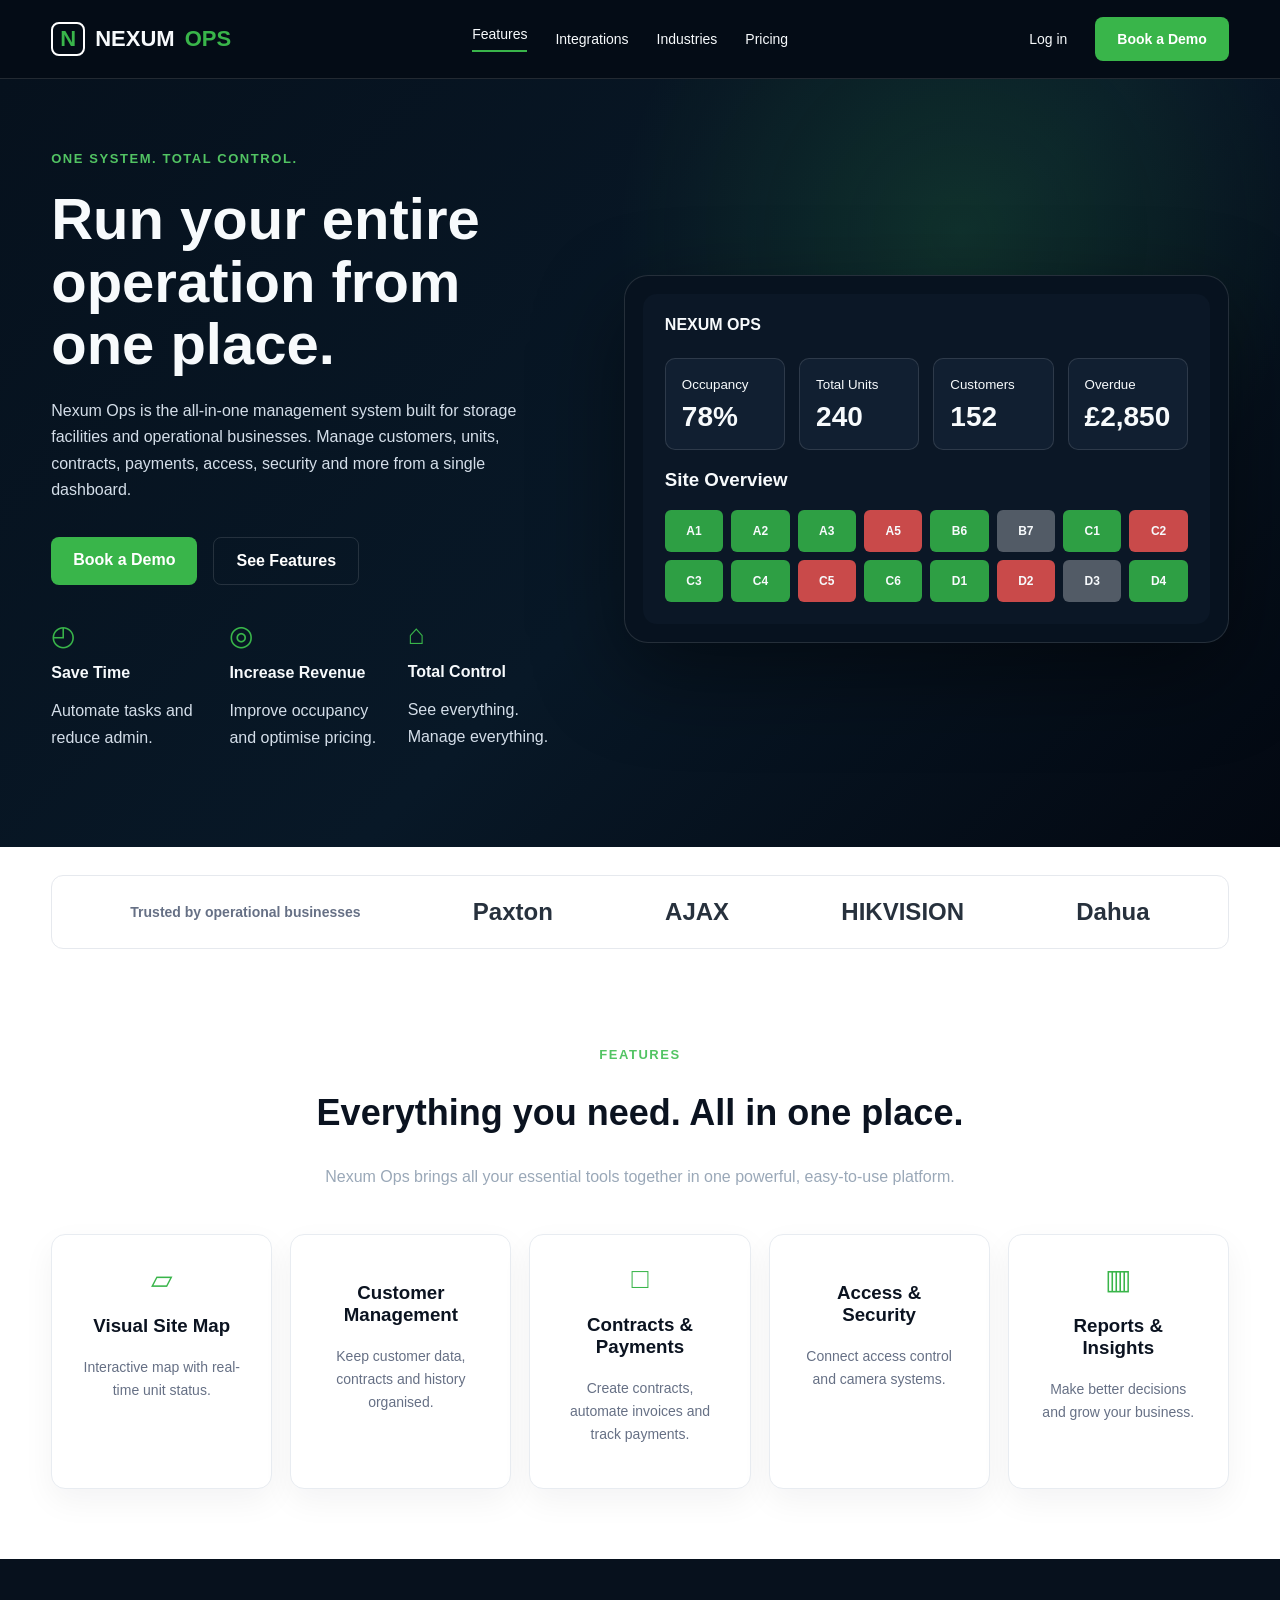
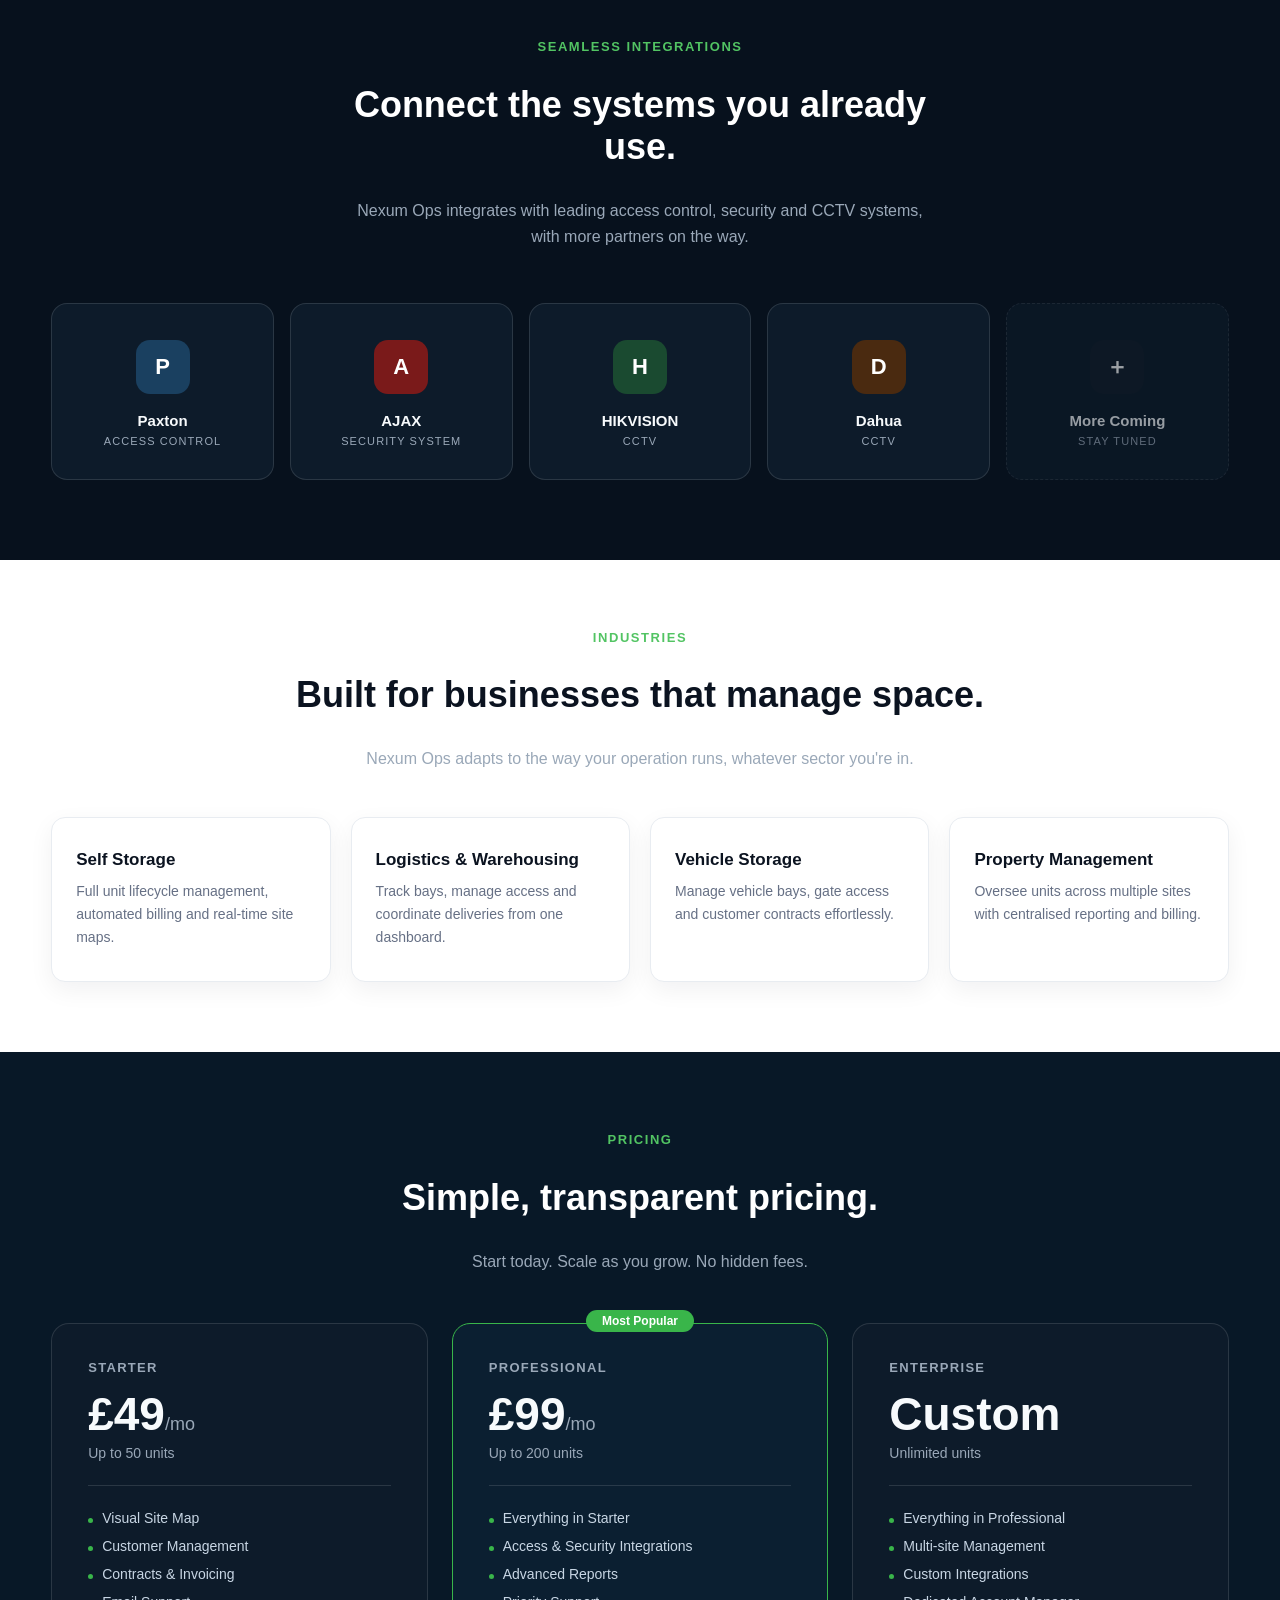
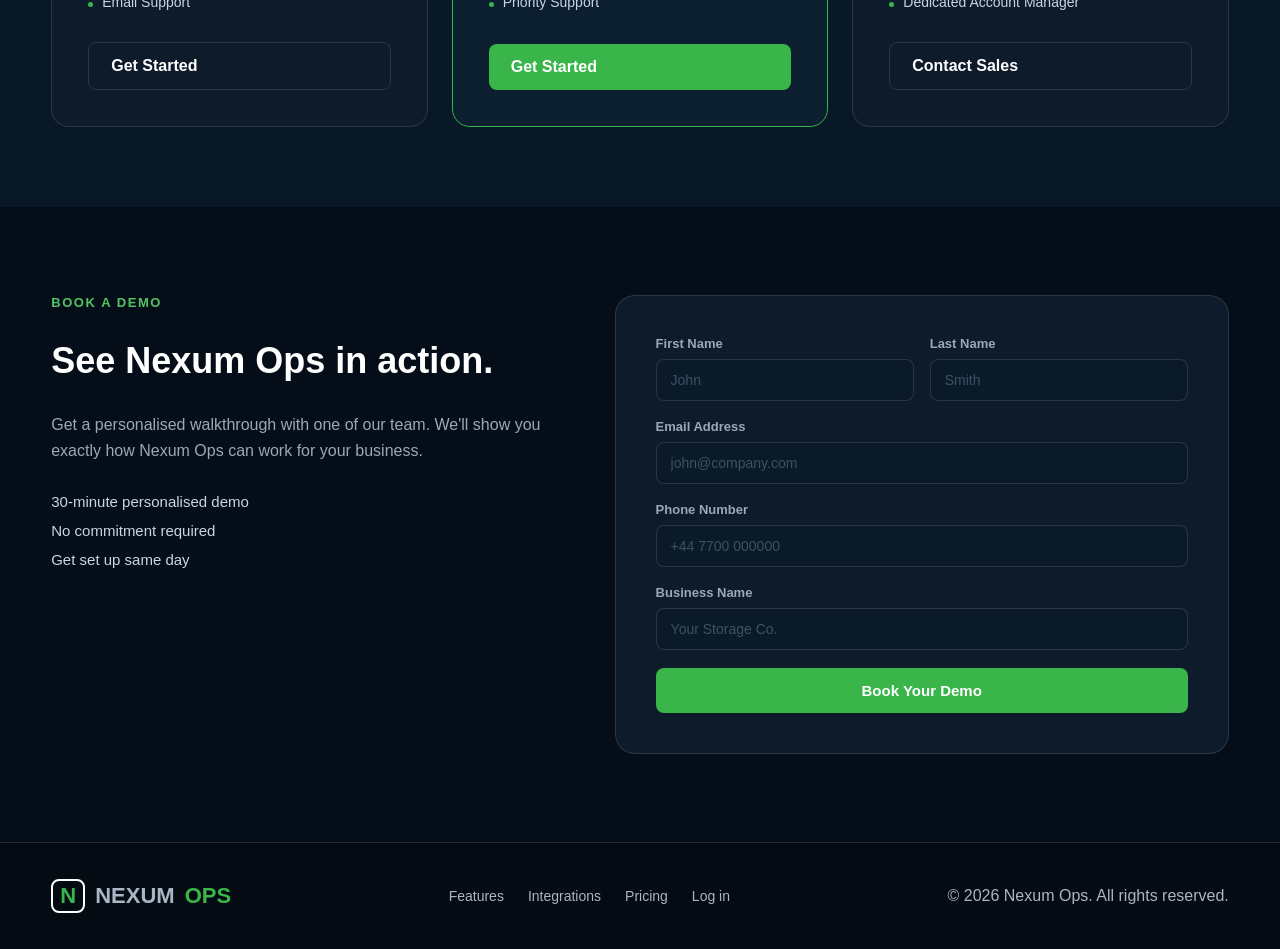
==== index.html @ 3beef0e2 "first commit" ====
<!DOCTYPE html><html><head><meta charset="UTF-8"><meta name="viewport" content="width=device-width, initial-scale=1"><title>Nexum Ops</title><link rel="stylesheet" href="style.css"></head><body>
<header class="nav"><div class="container nav-inner"><a class="logo" href="index.html"><div class="logo-mark">N</div>NEXUM <span>OPS</span></a><nav class="nav-links"><a class="active" href="#features">Features</a><a href="#integrations">Integrations</a><a href="#industries">Industries</a><a href="#pricing">Pricing</a></nav><div class="nav-links"><a href="login.html">Log in</a><a class="btn" href="#demo">Book a Demo</a></div></div></header>
<section class="hero"><div class="container hero-grid"><div><div class="eyebrow">One system. Total control.</div><h1>Run your entire operation from one place.</h1><p>Nexum Ops is the all-in-one management system built for storage facilities and operational businesses. Manage customers, units, contracts, payments, access, security and more from a single dashboard.</p><div class="hero-actions"><a class="btn" href="#demo">Book a Demo</a><a class="btn secondary" href="#features">See Features</a></div><div class="benefits"><div><div class="icon">◴</div><strong>Save Time</strong><p>Automate tasks and reduce admin.</p></div><div><div class="icon">◎</div><strong>Increase Revenue</strong><p>Improve occupancy and optimise pricing.</p></div><div><div class="icon">⌂</div><strong>Total Control</strong><p>See everything. Manage everything.</p></div></div></div><div class="mockup"><div class="screen"><b>NEXUM OPS</b><div class="dash-grid" style="margin-top:24px"><div class="stat"><small>Occupancy</small><b>78%</b></div><div class="stat"><small>Total Units</small><b>240</b></div><div class="stat"><small>Customers</small><b>152</b></div><div class="stat"><small>Overdue</small><b>£2,850</b></div></div><h3>Site Overview</h3><div class="map-grid"><div class="unit green">A1</div><div class="unit green">A2</div><div class="unit green">A3</div><div class="unit red">A5</div><div class="unit green">B6</div><div class="unit grey">B7</div><div class="unit green">C1</div><div class="unit red">C2</div><div class="unit green">C3</div><div class="unit green">C4</div><div class="unit red">C5</div><div class="unit green">C6</div><div class="unit green">D1</div><div class="unit red">D2</div><div class="unit grey">D3</div><div class="unit green">D4</div></div></div></div></div></section>
<section class="trust"><div class="container trust-box"><small>Trusted by operational businesses</small><span>Paxton</span><span>AJAX</span><span>HIKVISION</span><span>Dahua</span></div></section>
<section class="white-section" id="features"><div class="container center"><div class="eyebrow">Features</div><h2>Everything you need. All in one place.</h2><p>Nexum Ops brings all your essential tools together in one powerful, easy-to-use platform.</p><div class="cards"><div class="card"><div class="icon">▱</div><h3>Visual Site Map</h3><p>Interactive map with real-time unit status.</p></div><div class="card"><h3>Customer Management</h3><p>Keep customer data, contracts and history organised.</p></div><div class="card"><div class="icon">□</div><h3>Contracts & Payments</h3><p>Create contracts, automate invoices and track payments.</p></div><div class="card"><h3>Access & Security</h3><p>Connect access control and camera systems.</p></div><div class="card"><div class="icon">▥</div><h3>Reports & Insights</h3><p>Make better decisions and grow your business.</p></div></div></div></section>
<section class="dark-band" id="integrations"><div class="container"><div class="integrations-header"><div class="eyebrow">Seamless Integrations</div><h2 style="color:white">Connect the systems you already use.</h2><p>Nexum Ops integrates with leading access control, security and CCTV systems, with more partners on the way.</p></div><div class="integration-cards"><div class="integration-card"><div class="int-icon" style="background:#1a4060">P</div><div class="int-name">Paxton</div><div class="int-cat">Access Control</div></div><div class="integration-card"><div class="int-icon" style="background:#7a1a1a">A</div><div class="int-name">AJAX</div><div class="int-cat">Security System</div></div><div class="integration-card"><div class="int-icon" style="background:#1a4a30">H</div><div class="int-name">HIKVISION</div><div class="int-cat">CCTV</div></div><div class="integration-card"><div class="int-icon" style="background:#4a2a10">D</div><div class="int-name">Dahua</div><div class="int-cat">CCTV</div></div><div class="integration-card integration-more"><div class="int-icon" style="background:#111e2b">＋</div><div class="int-name">More Coming</div><div class="int-cat">Stay Tuned</div></div></div></div></section><section class="white-section" id="industries"><div class="container center"><div class="eyebrow">Industries</div><h2>Built for businesses that manage space.</h2><p>Nexum Ops adapts to the way your operation runs, whatever sector you're in.</p><div class="industry-grid"><div class="industry-card"><h3>Self Storage</h3><p>Full unit lifecycle management, automated billing and real-time site maps.</p></div><div class="industry-card"><h3>Logistics &amp; Warehousing</h3><p>Track bays, manage access and coordinate deliveries from one dashboard.</p></div><div class="industry-card"><h3>Vehicle Storage</h3><p>Manage vehicle bays, gate access and customer contracts effortlessly.</p></div><div class="industry-card"><h3>Property Management</h3><p>Oversee units across multiple sites with centralised reporting and billing.</p></div></div></div></section><section class="pricing-section" id="pricing"><div class="container center"><div class="eyebrow">Pricing</div><h2 style="color:white">Simple, transparent pricing.</h2><p>Start today. Scale as you grow. No hidden fees.</p><div class="pricing-grid"><div class="pricing-card"><div class="plan-name">Starter</div><div class="price">£49<span>/mo</span></div><div class="plan-desc">Up to 50 units</div><ul class="plan-features"><li>Visual Site Map</li><li>Customer Management</li><li>Contracts &amp; Invoicing</li><li>Email Support</li></ul><a class="btn secondary" href="#demo">Get Started</a></div><div class="pricing-card featured"><div class="badge">Most Popular</div><div class="plan-name">Professional</div><div class="price">£99<span>/mo</span></div><div class="plan-desc">Up to 200 units</div><ul class="plan-features"><li>Everything in Starter</li><li>Access &amp; Security Integrations</li><li>Advanced Reports</li><li>Priority Support</li></ul><a class="btn" href="#demo">Get Started</a></div><div class="pricing-card"><div class="plan-name">Enterprise</div><div class="price">Custom</div><div class="plan-desc">Unlimited units</div><ul class="plan-features"><li>Everything in Professional</li><li>Multi-site Management</li><li>Custom Integrations</li><li>Dedicated Account Manager</li></ul><a class="btn secondary" href="#demo">Contact Sales</a></div></div></div></section><section class="demo-section" id="demo"><div class="container"><div class="demo-grid"><div><div class="eyebrow">Book a Demo</div><h2 style="color:white">See Nexum Ops in action.</h2><p>Get a personalised walkthrough with one of our team. We'll show you exactly how Nexum Ops can work for your business.</p><div class="demo-benefits"><div>30-minute personalised demo</div><div>No commitment required</div><div>Get set up same day</div></div></div><form class="demo-form" onsubmit="return false;"><div class="form-row"><div class="form-group"><label>First Name</label><input type="text" placeholder="John"></div><div class="form-group"><label>Last Name</label><input type="text" placeholder="Smith"></div></div><div class="form-group"><label>Email Address</label><input type="email" placeholder="john@company.com"></div><div class="form-group"><label>Phone Number</label><input type="tel" placeholder="+44 7700 000000"></div><div class="form-group"><label>Business Name</label><input type="text" placeholder="Your Storage Co."></div><button class="btn" type="submit" style="width:100%;justify-content:center;border:none;cursor:pointer;font-size:15px">Book Your Demo</button></form></div></div></section><footer class="footer"><div class="container footer-inner"><a class="logo" href="index.html"><div class="logo-mark">N</div>NEXUM <span>OPS</span></a><div class="footer-links"><a href="#features">Features</a><a href="#integrations">Integrations</a><a href="#pricing">Pricing</a><a href="login.html">Log in</a></div><div>© 2026 Nexum Ops. All rights reserved.</div></div></footer></body></html>
---- style.css ----
:root {
  --bg: #06111d;
  --bg2: #081827;
  --panel: #0d1b2a;
  --text: #f7fafc;
  --muted: #9aa8b8;
  --green: #39b54a;
  --line: rgba(255,255,255,.12);
}

* { box-sizing: border-box; }

body {
  margin: 0;
  font-family: Inter, Arial, sans-serif;
  background: var(--bg);
  color: var(--text);
}

a {
  color: inherit;
  text-decoration: none;
}

.container {
  width: min(1180px, 92%);
  margin: 0 auto;
}

.nav {
  background: rgba(5,12,22,.94);
  border-bottom: 1px solid var(--line);
}

.nav-inner {
  height: 78px;
  display: flex;
  align-items: center;
  justify-content: space-between;
}

.logo {
  font-weight: 800;
  font-size: 22px;
  display: flex;
  gap: 10px;
  align-items: center;
}

.logo span { color: var(--green); }

.logo-mark {
  width: 34px;
  height: 34px;
  border: 2px solid white;
  border-radius: 8px;
  display: grid;
  place-items: center;
  color: var(--green);
}

.nav-links {
  display: flex;
  gap: 28px;
  align-items: center;
  font-size: 14px;
}

.nav-links .active {
  border-bottom: 2px solid var(--green);
  padding-bottom: 8px;
}

.btn {
  display: inline-flex;
  padding: 14px 22px;
  border-radius: 8px;
  background: var(--green);
  color: white;
  font-weight: 700;
}

.btn.secondary {
  background: transparent;
  border: 1px solid var(--line);
}

.hero {
  padding: 72px 0 80px;
  background:
    radial-gradient(circle at 75% 20%, rgba(57,181,74,.16), transparent 30%),
    linear-gradient(135deg, #06111d, #081827 55%, #030811);
}

.hero-grid {
  display: grid;
  grid-template-columns: 1fr 1.18fr;
  gap: 60px;
  align-items: center;
}

.eyebrow {
  color: #52c463;
  font-weight: 800;
  text-transform: uppercase;
  letter-spacing: .12em;
  font-size: 13px;
}

h1 {
  font-size: 58px;
  line-height: 1.08;
  margin: 22px 0;
}

h2 {
  font-size: 36px;
  color: #0b1320;
}

p {
  color: var(--muted);
  line-height: 1.65;
}

.hero p {
  color: #d4dee9;
  max-width: 550px;
}

.hero-actions {
  display: flex;
  gap: 16px;
  margin: 34px 0;
}

.benefits {
  display: grid;
  grid-template-columns: repeat(3, 1fr);
  gap: 22px;
}

.icon {
  color: var(--green);
  font-size: 28px;
  margin-bottom: 12px;
}

.mockup {
  background: #07121f;
  border: 1px solid var(--line);
  border-radius: 24px;
  padding: 18px;
  box-shadow: 0 30px 90px rgba(0,0,0,.45);
}

.screen {
  background: #0b1726;
  border-radius: 14px;
  padding: 22px;
}

.dash-grid {
  display: grid;
  grid-template-columns: repeat(4, 1fr);
  gap: 14px;
}

.stat {
  background: #111f31;
  border: 1px solid var(--line);
  border-radius: 10px;
  padding: 16px;
}

.stat b {
  display: block;
  font-size: 28px;
  margin-top: 8px;
}

.map-grid {
  display: grid;
  grid-template-columns: repeat(8, 1fr);
  gap: 8px;
}

.unit {
  height: 42px;
  border-radius: 6px;
  display: grid;
  place-items: center;
  font-weight: 700;
  font-size: 12px;
}

.green { background: #2e9f44; }
.red { background: #c94a4a; }
.grey { background: #525b66; }

.trust,
.white-section {
  background: white;
  color: #0b1320;
}

.trust {
  padding: 28px 0;
}

.trust-box {
  border: 1px solid #e6e9ee;
  border-radius: 12px;
  padding: 22px;
  display: flex;
  align-items: center;
  justify-content: space-around;
  color: #27313d;
  font-weight: 800;
  font-size: 24px;
}

.trust small {
  font-size: 14px;
  color: #667085;
}

.white-section {
  padding: 70px 0;
}

.center { text-align: center; }

.cards {
  display: grid;
  grid-template-columns: repeat(5, 1fr);
  gap: 18px;
  margin-top: 44px;
}

.card {
  background: white;
  border: 1px solid #e8ecf1;
  border-radius: 14px;
  padding: 28px;
  box-shadow: 0 12px 32px rgba(15,23,42,.05);
}

.card p {
  color: #667085;
  font-size: 14px;
}

.dark-band {
  background: #07111d;
  color: white;
  padding: 80px 0;
}

.integrations-header {
  text-align: center;
  max-width: 580px;
  margin: 0 auto 52px;
}

.integration-cards {
  display: grid;
  grid-template-columns: repeat(5, 1fr);
  gap: 16px;
}

.integration-card {
  background: var(--panel);
  border: 1px solid var(--line);
  border-radius: 16px;
  padding: 36px 20px 32px;
  text-align: center;
  transition: transform .2s, border-color .2s;
}

.integration-card:hover {
  transform: translateY(-4px);
  border-color: rgba(57,181,74,.35);
}

.integration-more {
  border-style: dashed;
  opacity: .6;
}

.int-icon {
  width: 54px;
  height: 54px;
  border-radius: 14px;
  display: flex;
  align-items: center;
  justify-content: center;
  font-size: 22px;
  font-weight: 800;
  color: white;
  margin: 0 auto 18px;
}

.int-name {
  font-weight: 700;
  font-size: 15px;
  color: var(--text);
  margin-bottom: 6px;
}

.int-cat {
  font-size: 11px;
  color: var(--muted);
  text-transform: uppercase;
  letter-spacing: .1em;
}

.footer {
  background: #050b12;
  border-top: 1px solid var(--line);
  padding: 36px 0;
  color: #aab6c5;
}

.footer-inner {
  display: flex;
  align-items: center;
  justify-content: space-between;
}

@media (max-width: 900px) {
  .nav-links { display: none; }

  .hero-grid {
    grid-template-columns: 1fr;
  }

  h1 { font-size: 42px; }

  .cards {
    grid-template-columns: 1fr 1fr;
  }

  .integration-cards {
    grid-template-columns: 1fr 1fr;
  }
}

@media (max-width: 600px) {
  .cards,
  .benefits,
  .dash-grid {
    grid-template-columns: 1fr;
  }

  .hero-actions {
    flex-direction: column;
  }
}

/* ─── Global interactive states ─────────────────────── */
html { scroll-behavior: smooth; }

.nav-links a {
  cursor: pointer;
  transition: color .2s;
}

.nav-links a:hover { color: var(--green); }

.btn {
  transition: opacity .2s;
  cursor: pointer;
}

.btn:hover { opacity: .85; }

/* ─── Industries ─────────────────────────────────────── */
.industry-grid {
  display: grid;
  grid-template-columns: repeat(4, 1fr);
  gap: 20px;
  margin-top: 44px;
  text-align: left;
}

.industry-card {
  background: white;
  border: 1px solid #e8ecf1;
  border-radius: 14px;
  padding: 32px 24px;
  box-shadow: 0 8px 24px rgba(15,23,42,.06);
  transition: transform .2s;
}

.industry-card:hover { transform: translateY(-3px); }

.industry-card .icon {
  font-size: 32px;
  margin-bottom: 14px;
}

.industry-card h3 {
  color: #0b1320;
  margin: 0 0 10px;
  font-size: 17px;
}

.industry-card p {
  font-size: 14px;
  color: #667085;
  margin: 0;
}

/* ─── Pricing ────────────────────────────────────────── */
.pricing-section {
  background: var(--bg2);
  padding: 80px 0;
}

.pricing-grid {
  display: grid;
  grid-template-columns: repeat(3, 1fr);
  gap: 24px;
  margin-top: 48px;
  text-align: left;
}

.pricing-card {
  background: var(--panel);
  border: 1px solid var(--line);
  border-radius: 18px;
  padding: 36px;
  position: relative;
  display: flex;
  flex-direction: column;
  transition: transform .2s;
}

.pricing-card:hover { transform: translateY(-3px); }

.pricing-card.featured {
  border-color: var(--green);
  background: #0b1f31;
}

.badge {
  position: absolute;
  top: -14px;
  left: 50%;
  transform: translateX(-50%);
  background: var(--green);
  color: white;
  font-size: 12px;
  font-weight: 700;
  padding: 4px 16px;
  border-radius: 100px;
  white-space: nowrap;
}

.plan-name {
  font-size: 13px;
  font-weight: 700;
  color: var(--muted);
  text-transform: uppercase;
  letter-spacing: .1em;
  margin-bottom: 16px;
}

.price {
  font-size: 46px;
  font-weight: 800;
  line-height: 1;
  margin-bottom: 8px;
  color: var(--text);
}

.price span {
  font-size: 18px;
  font-weight: 400;
  color: var(--muted);
}

.plan-desc {
  color: var(--muted);
  font-size: 14px;
  margin-bottom: 24px;
  padding-bottom: 24px;
  border-bottom: 1px solid var(--line);
}

.plan-features {
  list-style: none;
  padding: 0;
  margin: 0 0 32px;
  display: flex;
  flex-direction: column;
  gap: 12px;
  flex: 1;
}

.plan-features li {
  font-size: 14px;
  color: #c8d6e4;
  padding-left: 14px;
  position: relative;
}

.plan-features li::before {
  content: '';
  position: absolute;
  left: 0;
  top: 8px;
  width: 5px;
  height: 5px;
  background: var(--green);
  border-radius: 50%;
}

/* ─── Demo / Contact ─────────────────────────────────── */
.demo-section {
  background: #050e18;
  padding: 88px 0;
}

.demo-grid {
  display: grid;
  grid-template-columns: 1fr 1.25fr;
  gap: 72px;
  align-items: start;
}

.demo-benefits {
  margin-top: 28px;
  display: flex;
  flex-direction: column;
  gap: 12px;
  color: #c8d6e4;
  font-size: 15px;
}

.demo-form {
  background: var(--panel);
  border: 1px solid var(--line);
  border-radius: 20px;
  padding: 40px;
  display: flex;
  flex-direction: column;
  gap: 18px;
}

.form-row {
  display: grid;
  grid-template-columns: 1fr 1fr;
  gap: 16px;
}

.form-group {
  display: flex;
  flex-direction: column;
  gap: 8px;
}

.form-group label {
  font-size: 13px;
  font-weight: 600;
  color: var(--muted);
}

.form-group input,
.form-group textarea {
  background: #0b1a28;
  border: 1px solid var(--line);
  border-radius: 8px;
  padding: 12px 14px;
  color: var(--text);
  font-size: 14px;
  font-family: inherit;
  outline: none;
  transition: border-color .2s;
}

.form-group input:focus,
.form-group textarea:focus { border-color: var(--green); }

.form-group input::placeholder,
.form-group textarea::placeholder { color: #3e5064; }

/* ─── Footer links ───────────────────────────────────── */
.footer-links {
  display: flex;
  gap: 24px;
  font-size: 14px;
  color: #aab6c5;
}

.footer-links a:hover { color: var(--green); }

/* ─── Login page ─────────────────────────────────────── */
.login-page {
  min-height: calc(100vh - 79px - 89px);
  display: flex;
  align-items: center;
  justify-content: center;
  padding: 48px 20px;
  background:
    radial-gradient(circle at 50% 0%, rgba(57,181,74,.1), transparent 50%),
    var(--bg);
}

.login-card {
  background: var(--panel);
  border: 1px solid var(--line);
  border-radius: 20px;
  padding: 48px;
  width: 100%;
  max-width: 440px;
}

.login-logo {
  display: flex;
  align-items: center;
  gap: 10px;
  font-weight: 800;
  font-size: 18px;
  margin-bottom: 24px;
}

.login-logo span { color: var(--green); }

.login-card h2 {
  color: var(--text);
  font-size: 28px;
  margin: 0 0 6px;
}

.login-card .subtitle {
  color: var(--muted);
  font-size: 15px;
  margin: 0 0 32px;
}

.login-form {
  display: flex;
  flex-direction: column;
  gap: 18px;
}

.forgot-link {
  font-size: 13px;
  color: var(--green);
  text-align: right;
  margin-top: -4px;
}

.forgot-link:hover { text-decoration: underline; }

.login-footer-text {
  text-align: center;
  font-size: 14px;
  color: var(--muted);
  margin-top: 24px;
}

.login-footer-text a {
  color: var(--green);
  font-weight: 600;
}

.login-footer-text a:hover { text-decoration: underline; }

/* ─── Team / About page ──────────────────────────────── */
.page-hero {
  padding: 80px 0 64px;
  text-align: center;
  background:
    radial-gradient(circle at 30% 50%, rgba(57,181,74,.12), transparent 40%),
    var(--bg);
}

.page-hero .eyebrow { margin-bottom: 16px; }

.page-hero h1 { margin: 0 0 20px; }

.page-hero p {
  max-width: 600px;
  margin: 0 auto;
  font-size: 17px;
  color: #c8d6e4;
}

.team-section {
  background: white;
  color: #0b1320;
  padding: 80px 0;
}

.team-section h2 {
  color: #0b1320;
  margin: 12px 0 0;
}

.team-grid {
  display: grid;
  grid-template-columns: repeat(4, 1fr);
  gap: 24px;
  margin-top: 48px;
}

.team-card {
  border: 1px solid #e8ecf1;
  border-radius: 14px;
  overflow: hidden;
  text-align: center;
  transition: transform .2s;
}

.team-card:hover { transform: translateY(-3px); }

.team-avatar {
  background: linear-gradient(135deg, #0b1726, #0f2236);
  height: 160px;
  display: flex;
  align-items: center;
  justify-content: center;
  font-size: 40px;
  font-weight: 800;
  color: var(--green);
  letter-spacing: .04em;
}

.team-info { padding: 20px 16px; }

.team-info h3 {
  color: #0b1320;
  margin: 0 0 6px;
  font-size: 16px;
}

.team-info .role {
  color: #667085;
  font-size: 13px;
}

.values-section {
  background: var(--bg2);
  padding: 80px 0;
}

.values-section h2 { color: var(--text); }

.values-grid {
  display: grid;
  grid-template-columns: repeat(3, 1fr);
  gap: 24px;
  margin-top: 48px;
}

.value-card {
  background: var(--panel);
  border: 1px solid var(--line);
  border-radius: 14px;
  padding: 32px;
  transition: transform .2s;
}

.value-card:hover { transform: translateY(-3px); }

.value-card .icon {
  font-size: 28px;
  color: var(--green);
  margin-bottom: 16px;
}

.value-card h3 {
  color: var(--text);
  margin: 0 0 12px;
  font-size: 18px;
}

.value-card p {
  font-size: 14px;
  margin: 0;
}

/* ─── Responsive additions ───────────────────────────── */
@media (max-width: 900px) {
  .industry-grid { grid-template-columns: 1fr 1fr; }
  .pricing-grid { grid-template-columns: 1fr; }
  .demo-grid { grid-template-columns: 1fr; }
  .team-grid { grid-template-columns: 1fr 1fr; }
  .values-grid { grid-template-columns: 1fr; }
  .footer-links { display: none; }
}

@media (max-width: 600px) {
  .industry-grid { grid-template-columns: 1fr; }
  .form-row { grid-template-columns: 1fr; }
  .demo-form { padding: 24px; }
  .login-card { padding: 28px; }
  .team-grid { grid-template-columns: 1fr; }
}
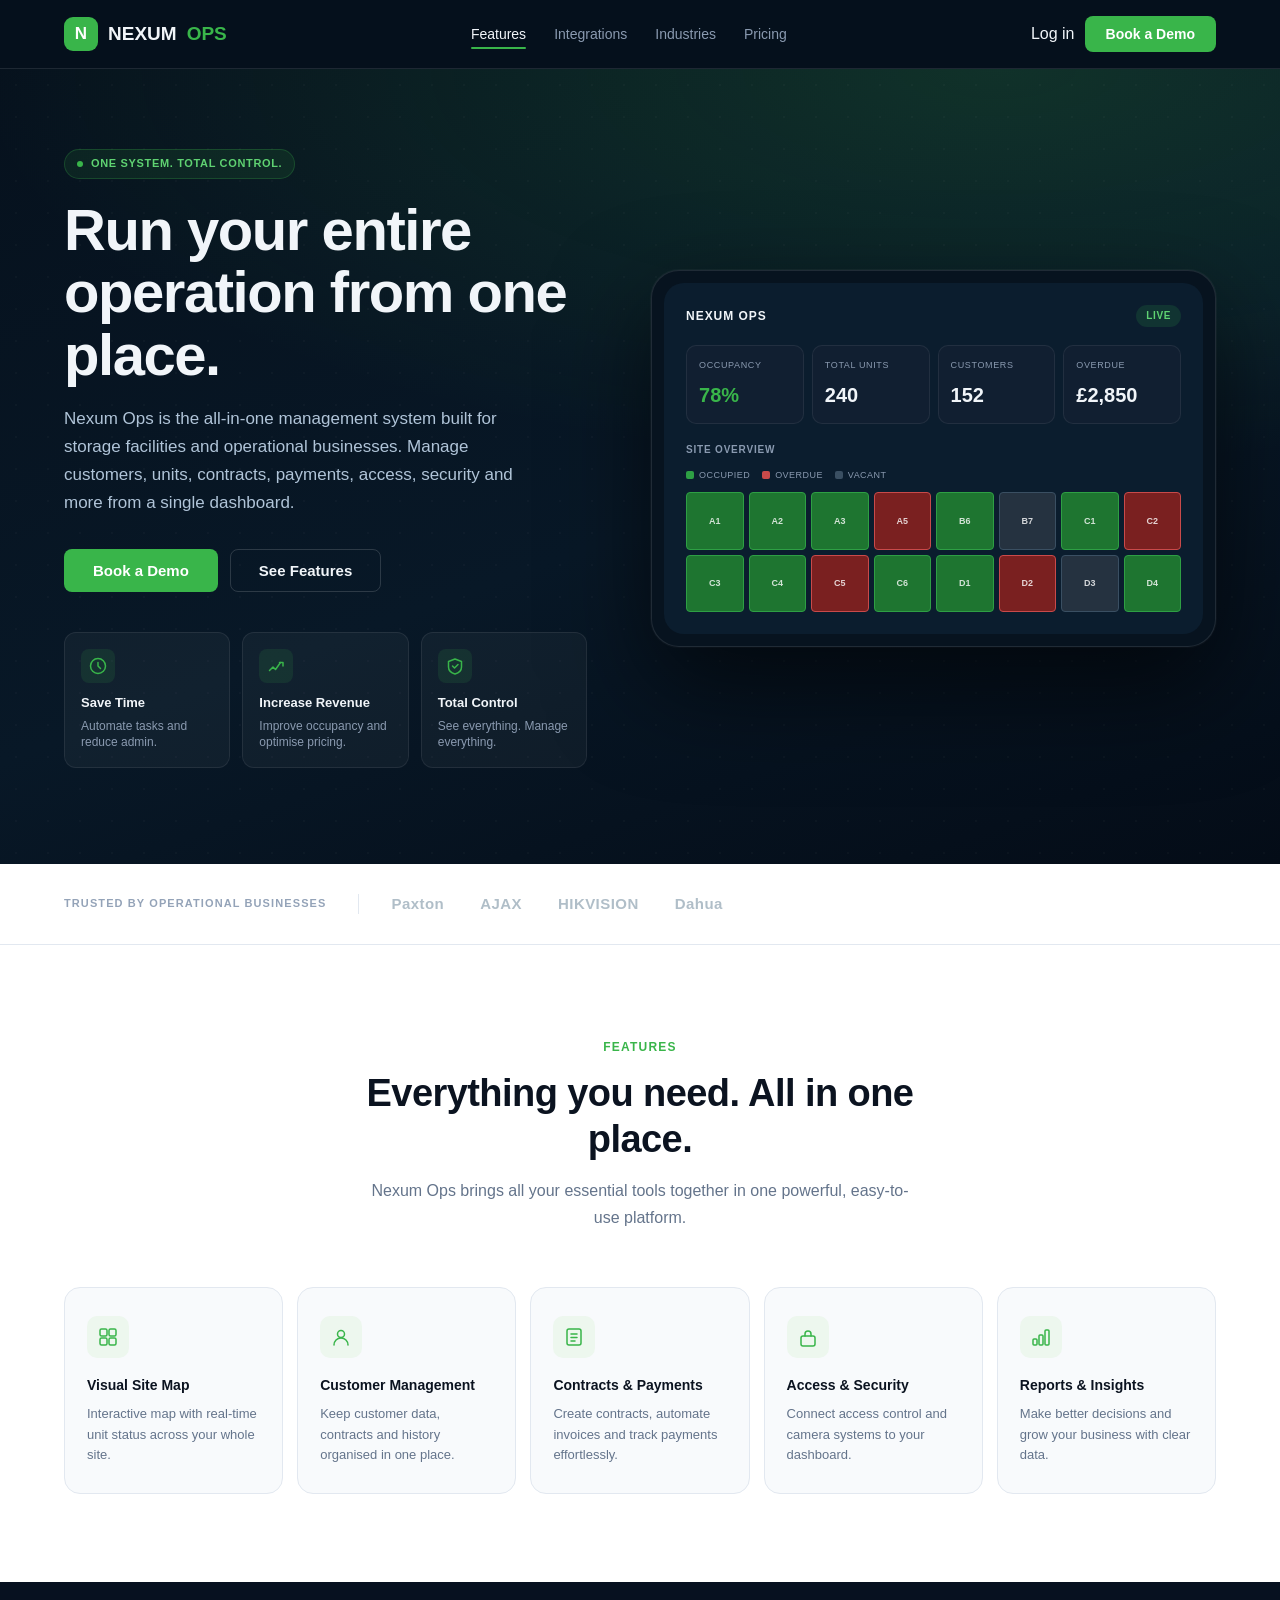
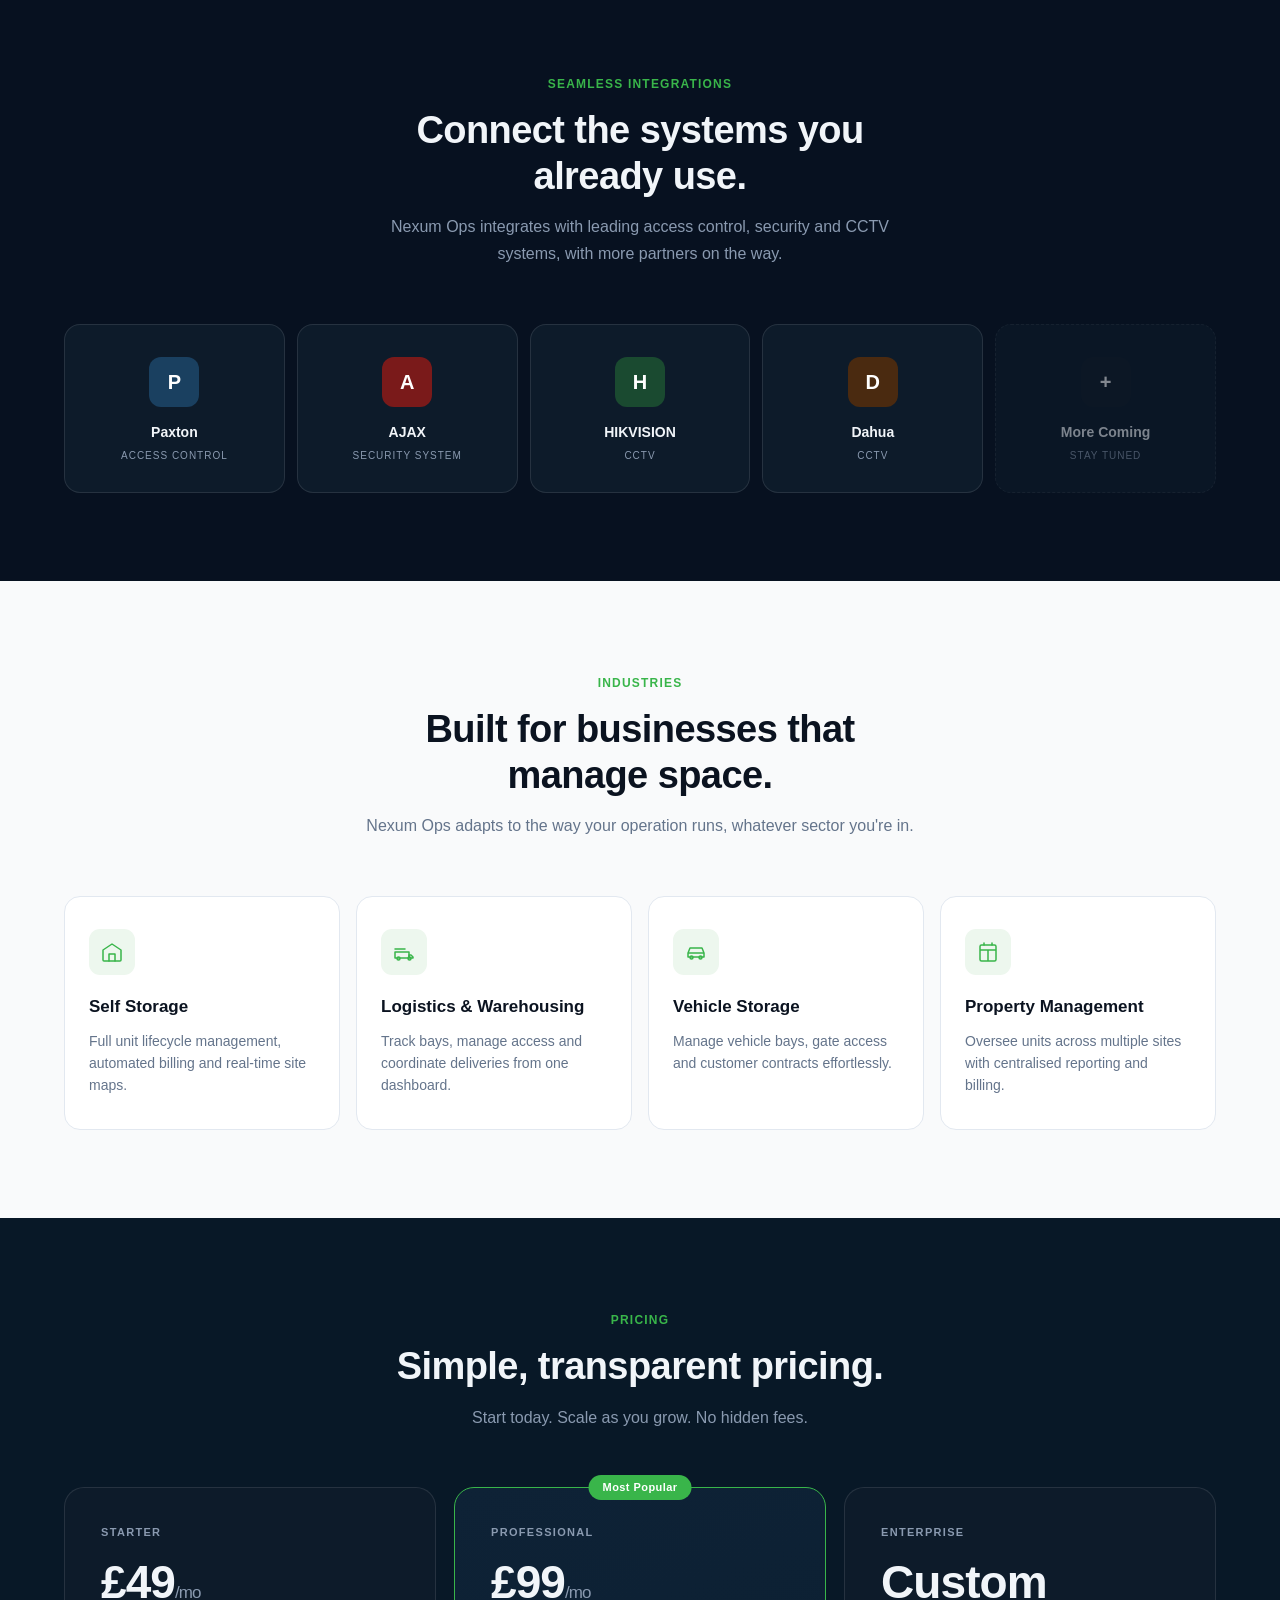
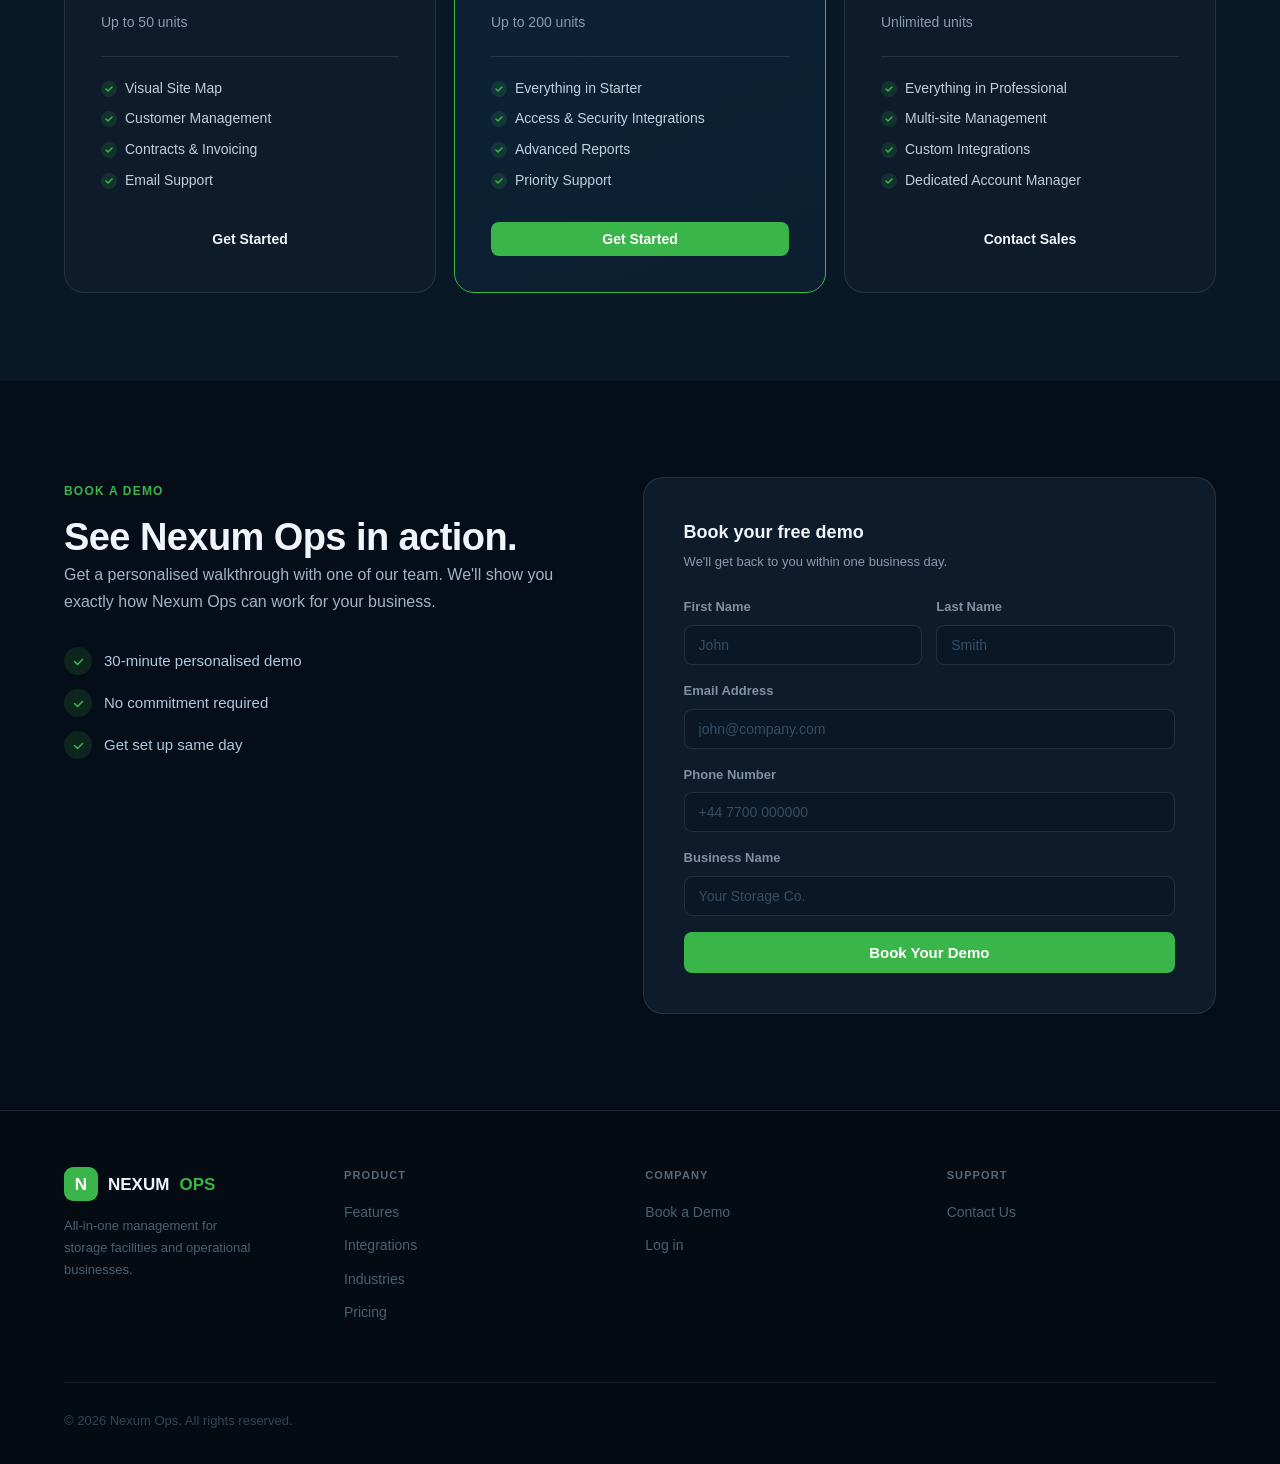
==== commit e2dd0bc2: "a" ====
--- a/index.html
+++ b/index.html
@@ -1,7 +1,538 @@
-
-<!DOCTYPE html><html><head><meta charset="UTF-8"><meta name="viewport" content="width=device-width, initial-scale=1"><title>Nexum Ops</title><link rel="stylesheet" href="style.css"></head><body>
-<header class="nav"><div class="container nav-inner"><a class="logo" href="index.html"><div class="logo-mark">N</div>NEXUM <span>OPS</span></a><nav class="nav-links"><a class="active" href="#features">Features</a><a href="#integrations">Integrations</a><a href="#industries">Industries</a><a href="#pricing">Pricing</a></nav><div class="nav-links"><a href="login.html">Log in</a><a class="btn" href="#demo">Book a Demo</a></div></div></header>
-<section class="hero"><div class="container hero-grid"><div><div class="eyebrow">One system. Total control.</div><h1>Run your entire operation from one place.</h1><p>Nexum Ops is the all-in-one management system built for storage facilities and operational businesses. Manage customers, units, contracts, payments, access, security and more from a single dashboard.</p><div class="hero-actions"><a class="btn" href="#demo">Book a Demo</a><a class="btn secondary" href="#features">See Features</a></div><div class="benefits"><div><div class="icon">◴</div><strong>Save Time</strong><p>Automate tasks and reduce admin.</p></div><div><div class="icon">◎</div><strong>Increase Revenue</strong><p>Improve occupancy and optimise pricing.</p></div><div><div class="icon">⌂</div><strong>Total Control</strong><p>See everything. Manage everything.</p></div></div></div><div class="mockup"><div class="screen"><b>NEXUM OPS</b><div class="dash-grid" style="margin-top:24px"><div class="stat"><small>Occupancy</small><b>78%</b></div><div class="stat"><small>Total Units</small><b>240</b></div><div class="stat"><small>Customers</small><b>152</b></div><div class="stat"><small>Overdue</small><b>£2,850</b></div></div><h3>Site Overview</h3><div class="map-grid"><div class="unit green">A1</div><div class="unit green">A2</div><div class="unit green">A3</div><div class="unit red">A5</div><div class="unit green">B6</div><div class="unit grey">B7</div><div class="unit green">C1</div><div class="unit red">C2</div><div class="unit green">C3</div><div class="unit green">C4</div><div class="unit red">C5</div><div class="unit green">C6</div><div class="unit green">D1</div><div class="unit red">D2</div><div class="unit grey">D3</div><div class="unit green">D4</div></div></div></div></div></section>
-<section class="trust"><div class="container trust-box"><small>Trusted by operational businesses</small><span>Paxton</span><span>AJAX</span><span>HIKVISION</span><span>Dahua</span></div></section>
-<section class="white-section" id="features"><div class="container center"><div class="eyebrow">Features</div><h2>Everything you need. All in one place.</h2><p>Nexum Ops brings all your essential tools together in one powerful, easy-to-use platform.</p><div class="cards"><div class="card"><div class="icon">▱</div><h3>Visual Site Map</h3><p>Interactive map with real-time unit status.</p></div><div class="card"><h3>Customer Management</h3><p>Keep customer data, contracts and history organised.</p></div><div class="card"><div class="icon">□</div><h3>Contracts & Payments</h3><p>Create contracts, automate invoices and track payments.</p></div><div class="card"><h3>Access & Security</h3><p>Connect access control and camera systems.</p></div><div class="card"><div class="icon">▥</div><h3>Reports & Insights</h3><p>Make better decisions and grow your business.</p></div></div></div></section>
-<section class="dark-band" id="integrations"><div class="container"><div class="integrations-header"><div class="eyebrow">Seamless Integrations</div><h2 style="color:white">Connect the systems you already use.</h2><p>Nexum Ops integrates with leading access control, security and CCTV systems, with more partners on the way.</p></div><div class="integration-cards"><div class="integration-card"><div class="int-icon" style="background:#1a4060">P</div><div class="int-name">Paxton</div><div class="int-cat">Access Control</div></div><div class="integration-card"><div class="int-icon" style="background:#7a1a1a">A</div><div class="int-name">AJAX</div><div class="int-cat">Security System</div></div><div class="integration-card"><div class="int-icon" style="background:#1a4a30">H</div><div class="int-name">HIKVISION</div><div class="int-cat">CCTV</div></div><div class="integration-card"><div class="int-icon" style="background:#4a2a10">D</div><div class="int-name">Dahua</div><div class="int-cat">CCTV</div></div><div class="integration-card integration-more"><div class="int-icon" style="background:#111e2b">＋</div><div class="int-name">More Coming</div><div class="int-cat">Stay Tuned</div></div></div></div></section><section class="white-section" id="industries"><div class="container center"><div class="eyebrow">Industries</div><h2>Built for businesses that manage space.</h2><p>Nexum Ops adapts to the way your operation runs, whatever sector you're in.</p><div class="industry-grid"><div class="industry-card"><h3>Self Storage</h3><p>Full unit lifecycle management, automated billing and real-time site maps.</p></div><div class="industry-card"><h3>Logistics &amp; Warehousing</h3><p>Track bays, manage access and coordinate deliveries from one dashboard.</p></div><div class="industry-card"><h3>Vehicle Storage</h3><p>Manage vehicle bays, gate access and customer contracts effortlessly.</p></div><div class="industry-card"><h3>Property Management</h3><p>Oversee units across multiple sites with centralised reporting and billing.</p></div></div></div></section><section class="pricing-section" id="pricing"><div class="container center"><div class="eyebrow">Pricing</div><h2 style="color:white">Simple, transparent pricing.</h2><p>Start today. Scale as you grow. No hidden fees.</p><div class="pricing-grid"><div class="pricing-card"><div class="plan-name">Starter</div><div class="price">£49<span>/mo</span></div><div class="plan-desc">Up to 50 units</div><ul class="plan-features"><li>Visual Site Map</li><li>Customer Management</li><li>Contracts &amp; Invoicing</li><li>Email Support</li></ul><a class="btn secondary" href="#demo">Get Started</a></div><div class="pricing-card featured"><div class="badge">Most Popular</div><div class="plan-name">Professional</div><div class="price">£99<span>/mo</span></div><div class="plan-desc">Up to 200 units</div><ul class="plan-features"><li>Everything in Starter</li><li>Access &amp; Security Integrations</li><li>Advanced Reports</li><li>Priority Support</li></ul><a class="btn" href="#demo">Get Started</a></div><div class="pricing-card"><div class="plan-name">Enterprise</div><div class="price">Custom</div><div class="plan-desc">Unlimited units</div><ul class="plan-features"><li>Everything in Professional</li><li>Multi-site Management</li><li>Custom Integrations</li><li>Dedicated Account Manager</li></ul><a class="btn secondary" href="#demo">Contact Sales</a></div></div></div></section><section class="demo-section" id="demo"><div class="container"><div class="demo-grid"><div><div class="eyebrow">Book a Demo</div><h2 style="color:white">See Nexum Ops in action.</h2><p>Get a personalised walkthrough with one of our team. We'll show you exactly how Nexum Ops can work for your business.</p><div class="demo-benefits"><div>30-minute personalised demo</div><div>No commitment required</div><div>Get set up same day</div></div></div><form class="demo-form" onsubmit="return false;"><div class="form-row"><div class="form-group"><label>First Name</label><input type="text" placeholder="John"></div><div class="form-group"><label>Last Name</label><input type="text" placeholder="Smith"></div></div><div class="form-group"><label>Email Address</label><input type="email" placeholder="john@company.com"></div><div class="form-group"><label>Phone Number</label><input type="tel" placeholder="+44 7700 000000"></div><div class="form-group"><label>Business Name</label><input type="text" placeholder="Your Storage Co."></div><button class="btn" type="submit" style="width:100%;justify-content:center;border:none;cursor:pointer;font-size:15px">Book Your Demo</button></form></div></div></section><footer class="footer"><div class="container footer-inner"><a class="logo" href="index.html"><div class="logo-mark">N</div>NEXUM <span>OPS</span></a><div class="footer-links"><a href="#features">Features</a><a href="#integrations">Integrations</a><a href="#pricing">Pricing</a><a href="login.html">Log in</a></div><div>© 2026 Nexum Ops. All rights reserved.</div></div></footer></body></html>
+<!DOCTYPE html>
+<html lang="en">
+<head>
+  <meta charset="UTF-8">
+  <meta name="viewport" content="width=device-width, initial-scale=1">
+  <title>Nexum Ops — All-in-One Operations Management</title>
+  <link rel="stylesheet" href="style.css">
+</head>
+<body>
+
+<!-- ─── Navigation ──────────────────────────────────── -->
+<header class="nav">
+  <div class="container nav-inner">
+    <a class="logo" href="index.html">
+      <div class="logo-mark">N</div>NEXUM <span>OPS</span>
+    </a>
+
+    <nav class="nav-links">
+      <a class="active" href="#features">Features</a>
+      <a href="#integrations">Integrations</a>
+      <a href="#industries">Industries</a>
+      <a href="#pricing">Pricing</a>
+    </nav>
+
+    <div class="nav-cta">
+      <a href="login.html">Log in</a>
+      <a class="btn" href="#demo">Book a Demo</a>
+    </div>
+
+    <button class="hamburger" id="hamburger" aria-label="Open menu" aria-expanded="false">
+      <span></span>
+      <span></span>
+      <span></span>
+    </button>
+  </div>
+</header>
+
+<!-- Mobile menu -->
+<div class="mobile-menu" id="mobileMenu" aria-hidden="true">
+  <a href="#features">Features</a>
+  <a href="#integrations">Integrations</a>
+  <a href="#industries">Industries</a>
+  <a href="#pricing">Pricing</a>
+  <div class="mobile-menu-cta">
+    <a href="login.html" class="btn secondary lg">Log in</a>
+    <a href="#demo" class="btn lg">Book a Demo</a>
+  </div>
+</div>
+
+<!-- ─── Hero ─────────────────────────────────────────── -->
+<section class="hero">
+  <div class="container hero-grid">
+    <div>
+      <div class="hero-tag">
+        <span class="hero-tag-dot"></span>
+        One system. Total control.
+      </div>
+
+      <h1>Run your entire operation from one place.</h1>
+
+      <p class="hero-desc">
+        Nexum Ops is the all-in-one management system built for storage facilities
+        and operational businesses. Manage customers, units, contracts, payments,
+        access, security and more from a single dashboard.
+      </p>
+
+      <div class="hero-actions">
+        <a class="btn lg" href="#demo">Book a Demo</a>
+        <a class="btn lg secondary" href="#features">See Features</a>
+      </div>
+
+      <div class="benefits">
+        <div class="benefit-item">
+          <div class="benefit-icon">
+            <svg width="18" height="18" viewBox="0 0 18 18" fill="none">
+              <circle cx="9" cy="9" r="7.5" stroke="currentColor" stroke-width="1.5"/>
+              <path d="M9 5.5V9l2.5 2.5" stroke="currentColor" stroke-width="1.5" stroke-linecap="round" stroke-linejoin="round"/>
+            </svg>
+          </div>
+          <strong>Save Time</strong>
+          <p>Automate tasks and reduce admin.</p>
+        </div>
+        <div class="benefit-item">
+          <div class="benefit-icon">
+            <svg width="18" height="18" viewBox="0 0 18 18" fill="none">
+              <path d="M2.5 13.5l3.5-3.5 2.5 2.5 5-7" stroke="currentColor" stroke-width="1.5" stroke-linecap="round" stroke-linejoin="round"/>
+              <path d="M12.5 5.5h3.5v3.5" stroke="currentColor" stroke-width="1.5" stroke-linecap="round" stroke-linejoin="round"/>
+            </svg>
+          </div>
+          <strong>Increase Revenue</strong>
+          <p>Improve occupancy and optimise pricing.</p>
+        </div>
+        <div class="benefit-item">
+          <div class="benefit-icon">
+            <svg width="18" height="18" viewBox="0 0 18 18" fill="none">
+              <path d="M9 2l6.5 2.5v5.5C15.5 13.5 12.5 16 9 17c-3.5-1-6.5-3.5-6.5-7V4.5L9 2z" stroke="currentColor" stroke-width="1.5" stroke-linejoin="round"/>
+              <path d="M6.5 9l2 2 3.5-3.5" stroke="currentColor" stroke-width="1.5" stroke-linecap="round" stroke-linejoin="round"/>
+            </svg>
+          </div>
+          <strong>Total Control</strong>
+          <p>See everything. Manage everything.</p>
+        </div>
+      </div>
+    </div>
+
+    <!-- Dashboard mockup -->
+    <div class="mockup">
+      <div class="screen">
+        <div class="screen-header">
+          <span class="screen-title">Nexum Ops</span>
+          <span class="screen-badge">Live</span>
+        </div>
+
+        <div class="dash-grid">
+          <div class="stat">
+            <small>Occupancy</small>
+            <b class="stat-green">78%</b>
+          </div>
+          <div class="stat">
+            <small>Total Units</small>
+            <b>240</b>
+          </div>
+          <div class="stat">
+            <small>Customers</small>
+            <b>152</b>
+          </div>
+          <div class="stat">
+            <small>Overdue</small>
+            <b>£2,850</b>
+          </div>
+        </div>
+
+        <div class="map-section">
+          <div class="map-label">Site Overview</div>
+          <div class="map-legend">
+            <div class="legend-item"><span class="legend-dot green"></span>Occupied</div>
+            <div class="legend-item"><span class="legend-dot red"></span>Overdue</div>
+            <div class="legend-item"><span class="legend-dot grey"></span>Vacant</div>
+          </div>
+          <div class="map-grid">
+            <div class="unit green">A1</div>
+            <div class="unit green">A2</div>
+            <div class="unit green">A3</div>
+            <div class="unit red">A5</div>
+            <div class="unit green">B6</div>
+            <div class="unit grey">B7</div>
+            <div class="unit green">C1</div>
+            <div class="unit red">C2</div>
+            <div class="unit green">C3</div>
+            <div class="unit green">C4</div>
+            <div class="unit red">C5</div>
+            <div class="unit green">C6</div>
+            <div class="unit green">D1</div>
+            <div class="unit red">D2</div>
+            <div class="unit grey">D3</div>
+            <div class="unit green">D4</div>
+          </div>
+        </div>
+      </div>
+    </div>
+  </div>
+</section>
+
+<!-- ─── Trust bar ─────────────────────────────────────── -->
+<section class="trust">
+  <div class="container trust-inner">
+    <span class="trust-label">Trusted by operational businesses</span>
+    <div class="trust-divider"></div>
+    <div class="trust-logos">
+      <span class="trust-logo">Paxton</span>
+      <span class="trust-logo">AJAX</span>
+      <span class="trust-logo">HIKVISION</span>
+      <span class="trust-logo">Dahua</span>
+    </div>
+  </div>
+</section>
+
+<!-- ─── Features ─────────────────────────────────────── -->
+<section class="features-section" id="features">
+  <div class="container">
+    <div class="section-header">
+      <div class="eyebrow">Features</div>
+      <h2>Everything you need. All in one place.</h2>
+      <p>Nexum Ops brings all your essential tools together in one powerful, easy-to-use platform.</p>
+    </div>
+
+    <div class="cards">
+      <div class="card">
+        <div class="card-icon">
+          <svg width="20" height="20" viewBox="0 0 20 20" fill="none">
+            <rect x="2" y="2" width="7" height="7" rx="1.5" stroke="currentColor" stroke-width="1.5"/>
+            <rect x="11" y="2" width="7" height="7" rx="1.5" stroke="currentColor" stroke-width="1.5"/>
+            <rect x="2" y="11" width="7" height="7" rx="1.5" stroke="currentColor" stroke-width="1.5"/>
+            <rect x="11" y="11" width="7" height="7" rx="1.5" stroke="currentColor" stroke-width="1.5"/>
+          </svg>
+        </div>
+        <h3>Visual Site Map</h3>
+        <p>Interactive map with real-time unit status across your whole site.</p>
+      </div>
+
+      <div class="card">
+        <div class="card-icon">
+          <svg width="20" height="20" viewBox="0 0 20 20" fill="none">
+            <circle cx="10" cy="7" r="3.5" stroke="currentColor" stroke-width="1.5"/>
+            <path d="M3 18c0-3.9 3.1-7 7-7s7 3.1 7 7" stroke="currentColor" stroke-width="1.5" stroke-linecap="round"/>
+          </svg>
+        </div>
+        <h3>Customer Management</h3>
+        <p>Keep customer data, contracts and history organised in one place.</p>
+      </div>
+
+      <div class="card">
+        <div class="card-icon">
+          <svg width="20" height="20" viewBox="0 0 20 20" fill="none">
+            <rect x="3" y="2" width="14" height="16" rx="2" stroke="currentColor" stroke-width="1.5"/>
+            <path d="M7 7h6M7 10.5h6M7 14h4" stroke="currentColor" stroke-width="1.5" stroke-linecap="round"/>
+          </svg>
+        </div>
+        <h3>Contracts &amp; Payments</h3>
+        <p>Create contracts, automate invoices and track payments effortlessly.</p>
+      </div>
+
+      <div class="card">
+        <div class="card-icon">
+          <svg width="20" height="20" viewBox="0 0 20 20" fill="none">
+            <rect x="3" y="9" width="14" height="10" rx="2" stroke="currentColor" stroke-width="1.5"/>
+            <path d="M7 9V7a3 3 0 016 0v2" stroke="currentColor" stroke-width="1.5" stroke-linecap="round"/>
+          </svg>
+        </div>
+        <h3>Access &amp; Security</h3>
+        <p>Connect access control and camera systems to your dashboard.</p>
+      </div>
+
+      <div class="card">
+        <div class="card-icon">
+          <svg width="20" height="20" viewBox="0 0 20 20" fill="none">
+            <rect x="2" y="12" width="4" height="6" rx="1" stroke="currentColor" stroke-width="1.5"/>
+            <rect x="8" y="8" width="4" height="10" rx="1" stroke="currentColor" stroke-width="1.5"/>
+            <rect x="14" y="3" width="4" height="15" rx="1" stroke="currentColor" stroke-width="1.5"/>
+          </svg>
+        </div>
+        <h3>Reports &amp; Insights</h3>
+        <p>Make better decisions and grow your business with clear data.</p>
+      </div>
+    </div>
+  </div>
+</section>
+
+<!-- ─── Integrations ──────────────────────────────────── -->
+<section class="integrations-section" id="integrations">
+  <div class="container">
+    <div class="section-header">
+      <div class="eyebrow">Seamless Integrations</div>
+      <h2>Connect the systems you already use.</h2>
+      <p>Nexum Ops integrates with leading access control, security and CCTV systems, with more partners on the way.</p>
+    </div>
+
+    <div class="integration-cards">
+      <div class="integration-card">
+        <div class="int-icon" style="background:#1a4060">P</div>
+        <div class="int-name">Paxton</div>
+        <div class="int-cat">Access Control</div>
+      </div>
+      <div class="integration-card">
+        <div class="int-icon" style="background:#7a1a1a">A</div>
+        <div class="int-name">AJAX</div>
+        <div class="int-cat">Security System</div>
+      </div>
+      <div class="integration-card">
+        <div class="int-icon" style="background:#1a4a30">H</div>
+        <div class="int-name">HIKVISION</div>
+        <div class="int-cat">CCTV</div>
+      </div>
+      <div class="integration-card">
+        <div class="int-icon" style="background:#4a2a10">D</div>
+        <div class="int-name">Dahua</div>
+        <div class="int-cat">CCTV</div>
+      </div>
+      <div class="integration-card integration-more">
+        <div class="int-icon" style="background:#111e2b">+</div>
+        <div class="int-name">More Coming</div>
+        <div class="int-cat">Stay Tuned</div>
+      </div>
+    </div>
+  </div>
+</section>
+
+<!-- ─── Industries ────────────────────────────────────── -->
+<section class="industries-section" id="industries">
+  <div class="container">
+    <div class="section-header">
+      <div class="eyebrow">Industries</div>
+      <h2>Built for businesses that manage space.</h2>
+      <p>Nexum Ops adapts to the way your operation runs, whatever sector you're in.</p>
+    </div>
+
+    <div class="industry-grid">
+      <div class="industry-card">
+        <div class="industry-icon">
+          <svg width="22" height="22" viewBox="0 0 22 22" fill="none">
+            <path d="M2 9l9-6 9 6v10a1 1 0 01-1 1H3a1 1 0 01-1-1V9z" stroke="currentColor" stroke-width="1.5" stroke-linejoin="round"/>
+            <path d="M8 20v-7h6v7" stroke="currentColor" stroke-width="1.5" stroke-linecap="round" stroke-linejoin="round"/>
+          </svg>
+        </div>
+        <h3>Self Storage</h3>
+        <p>Full unit lifecycle management, automated billing and real-time site maps.</p>
+      </div>
+
+      <div class="industry-card">
+        <div class="industry-icon">
+          <svg width="22" height="22" viewBox="0 0 22 22" fill="none">
+            <path d="M2 11h14v6H2V11z" stroke="currentColor" stroke-width="1.5" stroke-linejoin="round"/>
+            <path d="M16 14h2l2 2v1h-4v-3z" stroke="currentColor" stroke-width="1.5" stroke-linejoin="round"/>
+            <circle cx="5.5" cy="17.5" r="1.5" stroke="currentColor" stroke-width="1.5"/>
+            <circle cx="16.5" cy="17.5" r="1.5" stroke="currentColor" stroke-width="1.5"/>
+            <path d="M2 8h10" stroke="currentColor" stroke-width="1.5" stroke-linecap="round"/>
+          </svg>
+        </div>
+        <h3>Logistics &amp; Warehousing</h3>
+        <p>Track bays, manage access and coordinate deliveries from one dashboard.</p>
+      </div>
+
+      <div class="industry-card">
+        <div class="industry-icon">
+          <svg width="22" height="22" viewBox="0 0 22 22" fill="none">
+            <path d="M3 12l2-5h12l2 5v4H3v-4z" stroke="currentColor" stroke-width="1.5" stroke-linejoin="round"/>
+            <circle cx="6.5" cy="16.5" r="1.5" stroke="currentColor" stroke-width="1.5"/>
+            <circle cx="15.5" cy="16.5" r="1.5" stroke="currentColor" stroke-width="1.5"/>
+            <path d="M3 12h16" stroke="currentColor" stroke-width="1.5"/>
+          </svg>
+        </div>
+        <h3>Vehicle Storage</h3>
+        <p>Manage vehicle bays, gate access and customer contracts effortlessly.</p>
+      </div>
+
+      <div class="industry-card">
+        <div class="industry-icon">
+          <svg width="22" height="22" viewBox="0 0 22 22" fill="none">
+            <rect x="3" y="4" width="16" height="16" rx="1.5" stroke="currentColor" stroke-width="1.5"/>
+            <path d="M3 9h16M11 9v11" stroke="currentColor" stroke-width="1.5"/>
+            <path d="M7 4V2M15 4V2" stroke="currentColor" stroke-width="1.5" stroke-linecap="round"/>
+          </svg>
+        </div>
+        <h3>Property Management</h3>
+        <p>Oversee units across multiple sites with centralised reporting and billing.</p>
+      </div>
+    </div>
+  </div>
+</section>
+
+<!-- ─── Pricing ───────────────────────────────────────── -->
+<section class="pricing-section" id="pricing">
+  <div class="container">
+    <div class="section-header">
+      <div class="eyebrow">Pricing</div>
+      <h2>Simple, transparent pricing.</h2>
+      <p>Start today. Scale as you grow. No hidden fees.</p>
+    </div>
+
+    <div class="pricing-grid">
+      <div class="pricing-card">
+        <div class="plan-name">Starter</div>
+        <div class="price">£49<span>/mo</span></div>
+        <div class="plan-desc">Up to 50 units</div>
+        <ul class="plan-features">
+          <li>Visual Site Map</li>
+          <li>Customer Management</li>
+          <li>Contracts &amp; Invoicing</li>
+          <li>Email Support</li>
+        </ul>
+        <a class="btn secondary full" href="#demo">Get Started</a>
+      </div>
+
+      <div class="pricing-card featured">
+        <div class="badge">Most Popular</div>
+        <div class="plan-name">Professional</div>
+        <div class="price">£99<span>/mo</span></div>
+        <div class="plan-desc">Up to 200 units</div>
+        <ul class="plan-features">
+          <li>Everything in Starter</li>
+          <li>Access &amp; Security Integrations</li>
+          <li>Advanced Reports</li>
+          <li>Priority Support</li>
+        </ul>
+        <a class="btn full" href="#demo">Get Started</a>
+      </div>
+
+      <div class="pricing-card">
+        <div class="plan-name">Enterprise</div>
+        <div class="price">Custom</div>
+        <div class="plan-desc">Unlimited units</div>
+        <ul class="plan-features">
+          <li>Everything in Professional</li>
+          <li>Multi-site Management</li>
+          <li>Custom Integrations</li>
+          <li>Dedicated Account Manager</li>
+        </ul>
+        <a class="btn secondary full" href="#demo">Contact Sales</a>
+      </div>
+    </div>
+  </div>
+</section>
+
+<!-- ─── Demo ──────────────────────────────────────────── -->
+<section class="demo-section" id="demo">
+  <div class="container demo-grid">
+    <div>
+      <div class="eyebrow">Book a Demo</div>
+      <h2>See Nexum Ops in action.</h2>
+      <p>Get a personalised walkthrough with one of our team. We'll show you exactly how Nexum Ops can work for your business.</p>
+
+      <div class="demo-benefits">
+        <div class="demo-benefit">
+          <div class="demo-benefit-icon">
+            <svg width="13" height="13" viewBox="0 0 13 13" fill="none">
+              <path d="M2.5 6.5l3 3 5-5" stroke="currentColor" stroke-width="1.5" stroke-linecap="round" stroke-linejoin="round"/>
+            </svg>
+          </div>
+          30-minute personalised demo
+        </div>
+        <div class="demo-benefit">
+          <div class="demo-benefit-icon">
+            <svg width="13" height="13" viewBox="0 0 13 13" fill="none">
+              <path d="M2.5 6.5l3 3 5-5" stroke="currentColor" stroke-width="1.5" stroke-linecap="round" stroke-linejoin="round"/>
+            </svg>
+          </div>
+          No commitment required
+        </div>
+        <div class="demo-benefit">
+          <div class="demo-benefit-icon">
+            <svg width="13" height="13" viewBox="0 0 13 13" fill="none">
+              <path d="M2.5 6.5l3 3 5-5" stroke="currentColor" stroke-width="1.5" stroke-linecap="round" stroke-linejoin="round"/>
+            </svg>
+          </div>
+          Get set up same day
+        </div>
+      </div>
+    </div>
+
+    <form class="demo-form" onsubmit="return false;">
+      <div class="demo-form-header">
+        <div class="demo-form-title">Book your free demo</div>
+        <p class="demo-form-sub">We'll get back to you within one business day.</p>
+      </div>
+
+      <div class="form-row">
+        <div class="form-group">
+          <label>First Name</label>
+          <input type="text" placeholder="John" autocomplete="given-name">
+        </div>
+        <div class="form-group">
+          <label>Last Name</label>
+          <input type="text" placeholder="Smith" autocomplete="family-name">
+        </div>
+      </div>
+
+      <div class="form-group">
+        <label>Email Address</label>
+        <input type="email" placeholder="john@company.com" autocomplete="email">
+      </div>
+
+      <div class="form-group">
+        <label>Phone Number</label>
+        <input type="tel" placeholder="+44 7700 000000" autocomplete="tel">
+      </div>
+
+      <div class="form-group">
+        <label>Business Name</label>
+        <input type="text" placeholder="Your Storage Co." autocomplete="organization">
+      </div>
+
+      <button class="btn lg full" type="submit">Book Your Demo</button>
+    </form>
+  </div>
+</section>
+
+<!-- ─── Footer ────────────────────────────────────────── -->
+<footer class="footer">
+  <div class="container">
+    <div class="footer-grid">
+      <div class="footer-brand">
+        <a class="logo" href="index.html">
+          <div class="logo-mark">N</div>NEXUM <span>OPS</span>
+        </a>
+        <p>All-in-one management for storage facilities and operational businesses.</p>
+      </div>
+
+      <div class="footer-links-group">
+        <div class="footer-col">
+          <h4>Product</h4>
+          <a href="#features">Features</a>
+          <a href="#integrations">Integrations</a>
+          <a href="#industries">Industries</a>
+          <a href="#pricing">Pricing</a>
+        </div>
+        <div class="footer-col">
+          <h4>Company</h4>
+          <a href="#demo">Book a Demo</a>
+          <a href="login.html">Log in</a>
+        </div>
+        <div class="footer-col">
+          <h4>Support</h4>
+          <a href="#demo">Contact Us</a>
+        </div>
+      </div>
+    </div>
+
+    <div class="footer-bottom">
+      <span>© 2026 Nexum Ops. All rights reserved.</span>
+    </div>
+  </div>
+</footer>
+
+<script>
+  const hamburger = document.getElementById('hamburger');
+  const mobileMenu = document.getElementById('mobileMenu');
+
+  hamburger.addEventListener('click', () => {
+    const isOpen = mobileMenu.classList.toggle('open');
+    hamburger.classList.toggle('open', isOpen);
+    hamburger.setAttribute('aria-expanded', isOpen);
+    mobileMenu.setAttribute('aria-hidden', !isOpen);
+    document.body.style.overflow = isOpen ? 'hidden' : '';
+  });
+
+  mobileMenu.querySelectorAll('a').forEach(link => {
+    link.addEventListener('click', () => {
+      mobileMenu.classList.remove('open');
+      hamburger.classList.remove('open');
+      hamburger.setAttribute('aria-expanded', 'false');
+      mobileMenu.setAttribute('aria-hidden', 'true');
+      document.body.style.overflow = '';
+    });
+  });
+</script>
+
+</body>
+</html>
--- a/style.css
+++ b/style.css
@@ -1,50 +1,71 @@
+/* ─── Design Tokens ──────────────────────────────────── */
 :root {
-  --bg: #06111d;
-  --bg2: #081827;
-  --panel: #0d1b2a;
-  --text: #f7fafc;
-  --muted: #9aa8b8;
-  --green: #39b54a;
-  --line: rgba(255,255,255,.12);
-}
-
-* { box-sizing: border-box; }
-
+  --bg:       #06111d;
+  --bg2:      #081827;
+  --panel:    #0d1b2a;
+  --text:     #f1f5f9;
+  --muted:    #8a9ab0;
+  --green:    #39b54a;
+  --green-dim: rgba(57,181,74,.12);
+  --line:     rgba(255,255,255,.1);
+  --line-light: #e2e8f0;
+  --dark-text: #0b1320;
+  --r-sm:  8px;
+  --r-md:  12px;
+  --r-lg:  16px;
+  --r-xl:  20px;
+  --r-2xl: 28px;
+  --t: .22s ease;
+  --shadow-card: 0 4px 24px rgba(0,0,0,.2);
+}
+
+/* ─── Reset ──────────────────────────────────────────── */
+*, *::before, *::after { box-sizing: border-box; margin: 0; padding: 0; }
+html { scroll-behavior: smooth; }
 body {
-  margin: 0;
-  font-family: Inter, Arial, sans-serif;
+  font-family: Inter, -apple-system, BlinkMacSystemFont, 'Segoe UI', sans-serif;
   background: var(--bg);
   color: var(--text);
-}
-
-a {
-  color: inherit;
-  text-decoration: none;
-}
-
+  line-height: 1.6;
+  -webkit-font-smoothing: antialiased;
+}
+a { color: inherit; text-decoration: none; }
+img { max-width: 100%; display: block; }
+button { font-family: inherit; }
+
+/* ─── Layout ─────────────────────────────────────────── */
 .container {
-  width: min(1180px, 92%);
+  width: min(1180px, 90%);
   margin: 0 auto;
 }
 
+/* ─── Navigation ─────────────────────────────────────── */
 .nav {
-  background: rgba(5,12,22,.94);
+  position: sticky;
+  top: 0;
+  z-index: 200;
+  background: rgba(6,17,29,.9);
+  backdrop-filter: blur(24px);
+  -webkit-backdrop-filter: blur(24px);
   border-bottom: 1px solid var(--line);
 }
 
 .nav-inner {
-  height: 78px;
+  height: 68px;
   display: flex;
   align-items: center;
   justify-content: space-between;
-}
-
+  gap: 24px;
+}
+
+/* Logo */
 .logo {
   font-weight: 800;
-  font-size: 22px;
+  font-size: 19px;
   display: flex;
   gap: 10px;
   align-items: center;
+  flex-shrink: 0;
 }
 
 .logo span { color: var(--green); }
@@ -52,431 +73,737 @@
 .logo-mark {
   width: 34px;
   height: 34px;
-  border: 2px solid white;
-  border-radius: 8px;
+  background: var(--green);
+  border-radius: 9px;
   display: grid;
   place-items: center;
-  color: var(--green);
-}
-
+  font-size: 17px;
+  font-weight: 900;
+  color: white;
+}
+
+/* Desktop nav */
 .nav-links {
   display: flex;
   gap: 28px;
   align-items: center;
   font-size: 14px;
-}
-
-.nav-links .active {
-  border-bottom: 2px solid var(--green);
-  padding-bottom: 8px;
-}
-
+  font-weight: 500;
+}
+
+.nav-links a {
+  color: var(--muted);
+  transition: color var(--t);
+  position: relative;
+}
+
+.nav-links a:hover { color: var(--text); }
+
+.nav-links a.active {
+  color: var(--text);
+}
+
+.nav-links a.active::after {
+  content: '';
+  position: absolute;
+  bottom: -4px;
+  left: 0;
+  right: 0;
+  height: 2px;
+  background: var(--green);
+  border-radius: 2px;
+}
+
+.nav-cta {
+  display: flex;
+  gap: 10px;
+  align-items: center;
+  flex-shrink: 0;
+}
+
+/* Hamburger button */
+.hamburger {
+  display: none;
+  flex-direction: column;
+  justify-content: center;
+  gap: 5px;
+  cursor: pointer;
+  padding: 8px;
+  border: none;
+  background: transparent;
+  border-radius: var(--r-sm);
+  transition: background var(--t);
+  width: 40px;
+  height: 40px;
+}
+
+.hamburger:hover { background: rgba(255,255,255,.06); }
+
+.hamburger span {
+  display: block;
+  width: 22px;
+  height: 2px;
+  background: var(--text);
+  border-radius: 2px;
+  transition: transform var(--t), opacity var(--t);
+  transform-origin: center;
+}
+
+.hamburger.open span:nth-child(1) { transform: translateY(7px) rotate(45deg); }
+.hamburger.open span:nth-child(2) { opacity: 0; transform: scaleX(0); }
+.hamburger.open span:nth-child(3) { transform: translateY(-7px) rotate(-45deg); }
+
+/* Mobile overlay menu */
+.mobile-menu {
+  display: none;
+  position: fixed;
+  top: 68px;
+  left: 0;
+  right: 0;
+  bottom: 0;
+  background: rgba(4,11,20,.97);
+  backdrop-filter: blur(24px);
+  -webkit-backdrop-filter: blur(24px);
+  z-index: 199;
+  flex-direction: column;
+  padding: 24px 24px 40px;
+  overflow-y: auto;
+}
+
+.mobile-menu.open { display: flex; }
+
+.mobile-menu a {
+  display: block;
+  padding: 18px 0;
+  font-size: 22px;
+  font-weight: 700;
+  border-bottom: 1px solid rgba(255,255,255,.07);
+  color: var(--muted);
+  transition: color var(--t);
+}
+
+.mobile-menu a:last-of-type { border-bottom: none; }
+.mobile-menu a:hover { color: var(--text); }
+
+.mobile-menu-cta {
+  margin-top: 28px;
+  display: flex;
+  flex-direction: column;
+  gap: 12px;
+}
+
+/* ─── Buttons ────────────────────────────────────────── */
 .btn {
   display: inline-flex;
-  padding: 14px 22px;
-  border-radius: 8px;
+  align-items: center;
+  justify-content: center;
+  gap: 8px;
+  padding: 10px 20px;
+  border-radius: var(--r-sm);
   background: var(--green);
   color: white;
-  font-weight: 700;
-}
+  font-weight: 600;
+  font-size: 14px;
+  font-family: inherit;
+  border: 1px solid transparent;
+  cursor: pointer;
+  transition: background var(--t), border-color var(--t), transform var(--t), opacity var(--t);
+  white-space: nowrap;
+  line-height: 1;
+}
+
+.btn:hover { background: #2ea33e; }
+.btn:active { transform: scale(.98); }
 
 .btn.secondary {
   background: transparent;
-  border: 1px solid var(--line);
-}
-
+  border-color: rgba(255,255,255,.15);
+  color: var(--text);
+}
+
+.btn.secondary:hover {
+  background: rgba(255,255,255,.06);
+  border-color: rgba(255,255,255,.25);
+}
+
+.btn.lg {
+  padding: 13px 28px;
+  font-size: 15px;
+}
+
+.btn.full {
+  width: 100%;
+  justify-content: center;
+  border: none;
+}
+
+/* ─── Typography ─────────────────────────────────────── */
+.eyebrow {
+  display: inline-block;
+  color: var(--green);
+  font-weight: 700;
+  text-transform: uppercase;
+  letter-spacing: .1em;
+  font-size: 12px;
+  margin-bottom: 14px;
+}
+
+h1 {
+  font-size: clamp(34px, 5.5vw, 58px);
+  font-weight: 800;
+  line-height: 1.08;
+  letter-spacing: -.025em;
+}
+
+h2 {
+  font-size: clamp(26px, 3.5vw, 38px);
+  font-weight: 700;
+  line-height: 1.2;
+  letter-spacing: -.015em;
+  color: var(--dark-text);
+}
+
+h3 { font-size: 16px; font-weight: 700; }
+
+p { color: var(--muted); line-height: 1.7; }
+
+.section-header {
+  text-align: center;
+  max-width: 560px;
+  margin: 0 auto 56px;
+}
+
+.section-header h2 { margin-bottom: 14px; }
+.section-header p { font-size: 16px; }
+
+/* ─── Hero ───────────────────────────────────────────── */
 .hero {
-  padding: 72px 0 80px;
+  padding: 80px 0 96px;
   background:
-    radial-gradient(circle at 75% 20%, rgba(57,181,74,.16), transparent 30%),
-    linear-gradient(135deg, #06111d, #081827 55%, #030811);
+    radial-gradient(ellipse 80% 50% at 78% 0%, rgba(57,181,74,.18), transparent),
+    linear-gradient(160deg, #06111d 0%, #081827 55%, #040c17 100%);
+  position: relative;
+  overflow: hidden;
+}
+
+.hero::before {
+  content: '';
+  position: absolute;
+  inset: 0;
+  background-image: radial-gradient(rgba(255,255,255,.025) 1px, transparent 1px);
+  background-size: 32px 32px;
+  pointer-events: none;
 }
 
 .hero-grid {
   display: grid;
-  grid-template-columns: 1fr 1.18fr;
-  gap: 60px;
-  align-items: center;
-}
-
-.eyebrow {
-  color: #52c463;
+  grid-template-columns: 1fr 1.08fr;
+  gap: 64px;
+  align-items: center;
+  position: relative;
+}
+
+.hero-tag {
+  display: inline-flex;
+  align-items: center;
+  gap: 8px;
+  background: rgba(57,181,74,.1);
+  border: 1px solid rgba(57,181,74,.25);
+  color: #5fd272;
+  font-size: 11px;
+  font-weight: 700;
+  padding: 5px 12px;
+  border-radius: 100px;
+  margin-bottom: 20px;
+  letter-spacing: .06em;
+  text-transform: uppercase;
+}
+
+.hero-tag-dot {
+  width: 6px;
+  height: 6px;
+  background: var(--green);
+  border-radius: 50%;
+  flex-shrink: 0;
+}
+
+.hero h1 { margin-bottom: 18px; }
+
+.hero-desc {
+  color: #b0c4d8;
+  max-width: 460px;
+  font-size: 17px;
+  line-height: 1.65;
+}
+
+.hero-actions {
+  display: flex;
+  gap: 12px;
+  margin: 32px 0 40px;
+  flex-wrap: wrap;
+}
+
+/* Hero benefits */
+.benefits {
+  display: grid;
+  grid-template-columns: repeat(3, 1fr);
+  gap: 12px;
+}
+
+.benefit-item {
+  background: rgba(255,255,255,.04);
+  border: 1px solid rgba(255,255,255,.08);
+  border-radius: var(--r-md);
+  padding: 16px;
+  transition: border-color var(--t);
+}
+
+.benefit-item:hover { border-color: rgba(57,181,74,.2); }
+
+.benefit-icon {
+  width: 34px;
+  height: 34px;
+  background: var(--green-dim);
+  border-radius: 8px;
+  display: grid;
+  place-items: center;
+  margin-bottom: 10px;
+  color: var(--green);
+}
+
+.benefit-item strong {
+  display: block;
+  font-size: 13px;
+  font-weight: 700;
+  color: var(--text);
+  margin-bottom: 4px;
+}
+
+.benefit-item p {
+  font-size: 12px;
+  color: var(--muted);
+  line-height: 1.4;
+  margin: 0;
+}
+
+/* Dashboard mockup */
+.mockup {
+  background: #07131f;
+  border: 1px solid rgba(255,255,255,.1);
+  border-radius: var(--r-2xl);
+  padding: 12px;
+  box-shadow: 0 40px 100px rgba(0,0,0,.6), 0 0 0 1px rgba(255,255,255,.04);
+}
+
+.screen {
+  background: #0b1d2e;
+  border-radius: 20px;
+  padding: 22px;
+}
+
+.screen-header {
+  display: flex;
+  align-items: center;
+  justify-content: space-between;
+  margin-bottom: 18px;
+}
+
+.screen-title {
+  font-size: 12px;
   font-weight: 800;
+  letter-spacing: .08em;
+  color: var(--text);
   text-transform: uppercase;
-  letter-spacing: .12em;
-  font-size: 13px;
-}
-
-h1 {
-  font-size: 58px;
-  line-height: 1.08;
-  margin: 22px 0;
-}
-
-h2 {
-  font-size: 36px;
-  color: #0b1320;
-}
-
-p {
-  color: var(--muted);
-  line-height: 1.65;
-}
-
-.hero p {
-  color: #d4dee9;
-  max-width: 550px;
-}
-
-.hero-actions {
-  display: flex;
-  gap: 16px;
-  margin: 34px 0;
-}
-
-.benefits {
-  display: grid;
-  grid-template-columns: repeat(3, 1fr);
-  gap: 22px;
-}
-
-.icon {
-  color: var(--green);
-  font-size: 28px;
-  margin-bottom: 12px;
-}
-
-.mockup {
-  background: #07121f;
-  border: 1px solid var(--line);
-  border-radius: 24px;
-  padding: 18px;
-  box-shadow: 0 30px 90px rgba(0,0,0,.45);
-}
-
-.screen {
-  background: #0b1726;
-  border-radius: 14px;
-  padding: 22px;
+}
+
+.screen-badge {
+  background: rgba(57,181,74,.15);
+  color: #5fd272;
+  font-size: 10px;
+  font-weight: 700;
+  padding: 3px 10px;
+  border-radius: 100px;
+  text-transform: uppercase;
+  letter-spacing: .06em;
 }
 
 .dash-grid {
   display: grid;
   grid-template-columns: repeat(4, 1fr);
-  gap: 14px;
+  gap: 8px;
+  margin-bottom: 18px;
 }
 
 .stat {
   background: #111f31;
-  border: 1px solid var(--line);
+  border: 1px solid rgba(255,255,255,.07);
   border-radius: 10px;
-  padding: 16px;
+  padding: 12px;
+}
+
+.stat small {
+  display: block;
+  font-size: 9px;
+  color: var(--muted);
+  text-transform: uppercase;
+  letter-spacing: .07em;
+  margin-bottom: 6px;
 }
 
 .stat b {
-  display: block;
-  font-size: 28px;
-  margin-top: 8px;
-}
+  font-size: 20px;
+  font-weight: 800;
+  color: var(--text);
+}
+
+.stat-green { color: var(--green) !important; }
+
+.map-label {
+  font-size: 10px;
+  font-weight: 700;
+  color: var(--muted);
+  text-transform: uppercase;
+  letter-spacing: .08em;
+  margin-bottom: 10px;
+}
+
+.map-legend {
+  display: flex;
+  gap: 12px;
+  margin-bottom: 10px;
+}
+
+.legend-item {
+  display: flex;
+  align-items: center;
+  gap: 5px;
+  font-size: 9px;
+  color: var(--muted);
+  text-transform: uppercase;
+  letter-spacing: .05em;
+}
+
+.legend-dot {
+  width: 8px;
+  height: 8px;
+  border-radius: 2px;
+}
+
+.legend-dot.green { background: #2e9f44; }
+.legend-dot.red   { background: #c94a4a; }
+.legend-dot.grey  { background: #3a4f62; }
 
 .map-grid {
   display: grid;
   grid-template-columns: repeat(8, 1fr);
-  gap: 8px;
+  gap: 5px;
 }
 
 .unit {
+  aspect-ratio: 1;
+  border-radius: 4px;
+  display: grid;
+  place-items: center;
+  font-weight: 700;
+  font-size: 9px;
+  color: rgba(255,255,255,.8);
+}
+
+.unit.green { background: #1e7530; border: 1px solid #2e9f44; }
+.unit.red   { background: #7a2020; border: 1px solid #c94a4a; }
+.unit.grey  { background: #253240; border: 1px solid #3a4f62; }
+
+/* ─── Trust bar ──────────────────────────────────────── */
+.trust {
+  background: white;
+  border-bottom: 1px solid var(--line-light);
+  padding: 28px 0;
+}
+
+.trust-inner {
+  display: flex;
+  align-items: center;
+  gap: 32px;
+  flex-wrap: wrap;
+}
+
+.trust-label {
+  font-size: 11px;
+  font-weight: 700;
+  text-transform: uppercase;
+  letter-spacing: .1em;
+  color: #94a3b8;
+  white-space: nowrap;
+  flex-shrink: 0;
+}
+
+.trust-divider {
+  width: 1px;
+  height: 20px;
+  background: var(--line-light);
+  flex-shrink: 0;
+}
+
+.trust-logos {
+  display: flex;
+  align-items: center;
+  gap: 36px;
+  flex-wrap: wrap;
+}
+
+.trust-logo {
+  font-size: 15px;
+  font-weight: 800;
+  color: #b0bec8;
+  letter-spacing: .03em;
+  transition: color var(--t);
+}
+
+.trust-logo:hover { color: #64748b; }
+
+/* ─── Features ───────────────────────────────────────── */
+.features-section {
+  background: white;
+  padding: 88px 0;
+}
+
+.features-section h2 { color: var(--dark-text); }
+.features-section .section-header p { color: #64748b; }
+
+.cards {
+  display: grid;
+  grid-template-columns: repeat(5, 1fr);
+  gap: 14px;
+}
+
+.card {
+  background: #f8fafc;
+  border: 1px solid var(--line-light);
+  border-radius: var(--r-lg);
+  padding: 28px 22px;
+  transition: transform var(--t), box-shadow var(--t), border-color var(--t);
+}
+
+.card:hover {
+  transform: translateY(-4px);
+  box-shadow: 0 16px 48px rgba(0,0,0,.08);
+  border-color: #cbd5e1;
+}
+
+.card-icon {
+  width: 42px;
   height: 42px;
-  border-radius: 6px;
+  background: #edf7ee;
+  border-radius: 10px;
   display: grid;
   place-items: center;
-  font-weight: 700;
-  font-size: 12px;
-}
-
-.green { background: #2e9f44; }
-.red { background: #c94a4a; }
-.grey { background: #525b66; }
-
-.trust,
-.white-section {
-  background: white;
-  color: #0b1320;
-}
-
-.trust {
-  padding: 28px 0;
-}
-
-.trust-box {
-  border: 1px solid #e6e9ee;
-  border-radius: 12px;
-  padding: 22px;
-  display: flex;
-  align-items: center;
-  justify-content: space-around;
-  color: #27313d;
-  font-weight: 800;
-  font-size: 24px;
-}
-
-.trust small {
+  margin-bottom: 16px;
+  color: var(--green);
+}
+
+.card h3 {
+  color: var(--dark-text);
   font-size: 14px;
-  color: #667085;
-}
-
-.white-section {
-  padding: 70px 0;
-}
-
-.center { text-align: center; }
-
-.cards {
+  font-weight: 700;
+  margin-bottom: 8px;
+}
+
+.card p {
+  color: #64748b;
+  font-size: 13px;
+  line-height: 1.55;
+  margin: 0;
+}
+
+/* ─── Integrations ───────────────────────────────────── */
+.integrations-section {
+  background: #071120;
+  padding: 88px 0;
+}
+
+.integrations-section h2 { color: var(--text); }
+.integrations-section .section-header p { color: var(--muted); }
+
+.integration-cards {
   display: grid;
   grid-template-columns: repeat(5, 1fr);
-  gap: 18px;
-  margin-top: 44px;
-}
-
-.card {
-  background: white;
-  border: 1px solid #e8ecf1;
-  border-radius: 14px;
-  padding: 28px;
-  box-shadow: 0 12px 32px rgba(15,23,42,.05);
-}
-
-.card p {
-  color: #667085;
-  font-size: 14px;
-}
-
-.dark-band {
-  background: #07111d;
-  color: white;
-  padding: 80px 0;
-}
-
-.integrations-header {
-  text-align: center;
-  max-width: 580px;
-  margin: 0 auto 52px;
-}
-
-.integration-cards {
-  display: grid;
-  grid-template-columns: repeat(5, 1fr);
-  gap: 16px;
+  gap: 12px;
 }
 
 .integration-card {
   background: var(--panel);
   border: 1px solid var(--line);
-  border-radius: 16px;
-  padding: 36px 20px 32px;
+  border-radius: var(--r-lg);
+  padding: 32px 18px 28px;
   text-align: center;
-  transition: transform .2s, border-color .2s;
+  transition: transform var(--t), border-color var(--t), background var(--t);
 }
 
 .integration-card:hover {
   transform: translateY(-4px);
-  border-color: rgba(57,181,74,.35);
+  border-color: rgba(57,181,74,.3);
+  background: #102030;
 }
 
 .integration-more {
   border-style: dashed;
-  opacity: .6;
+  opacity: .5;
+}
+
+.integration-more:hover {
+  opacity: .75;
 }
 
 .int-icon {
-  width: 54px;
-  height: 54px;
-  border-radius: 14px;
+  width: 50px;
+  height: 50px;
+  border-radius: 12px;
   display: flex;
   align-items: center;
   justify-content: center;
-  font-size: 22px;
+  font-size: 20px;
   font-weight: 800;
   color: white;
-  margin: 0 auto 18px;
+  margin: 0 auto 14px;
 }
 
 .int-name {
   font-weight: 700;
-  font-size: 15px;
+  font-size: 14px;
   color: var(--text);
-  margin-bottom: 6px;
+  margin-bottom: 5px;
 }
 
 .int-cat {
-  font-size: 11px;
+  font-size: 10px;
   color: var(--muted);
   text-transform: uppercase;
   letter-spacing: .1em;
 }
 
-.footer {
-  background: #050b12;
-  border-top: 1px solid var(--line);
-  padding: 36px 0;
-  color: #aab6c5;
-}
-
-.footer-inner {
-  display: flex;
-  align-items: center;
-  justify-content: space-between;
-}
-
-@media (max-width: 900px) {
-  .nav-links { display: none; }
-
-  .hero-grid {
-    grid-template-columns: 1fr;
-  }
-
-  h1 { font-size: 42px; }
-
-  .cards {
-    grid-template-columns: 1fr 1fr;
-  }
-
-  .integration-cards {
-    grid-template-columns: 1fr 1fr;
-  }
-}
-
-@media (max-width: 600px) {
-  .cards,
-  .benefits,
-  .dash-grid {
-    grid-template-columns: 1fr;
-  }
-
-  .hero-actions {
-    flex-direction: column;
-  }
-}
-
-/* ─── Global interactive states ─────────────────────── */
-html { scroll-behavior: smooth; }
-
-.nav-links a {
-  cursor: pointer;
-  transition: color .2s;
-}
-
-.nav-links a:hover { color: var(--green); }
-
-.btn {
-  transition: opacity .2s;
-  cursor: pointer;
-}
-
-.btn:hover { opacity: .85; }
-
 /* ─── Industries ─────────────────────────────────────── */
+.industries-section {
+  background: #f9fafb;
+  padding: 88px 0;
+}
+
+.industries-section h2 { color: var(--dark-text); }
+.industries-section .section-header p { color: #64748b; }
+
 .industry-grid {
   display: grid;
   grid-template-columns: repeat(4, 1fr);
-  gap: 20px;
-  margin-top: 44px;
-  text-align: left;
+  gap: 16px;
 }
 
 .industry-card {
   background: white;
-  border: 1px solid #e8ecf1;
-  border-radius: 14px;
+  border: 1px solid var(--line-light);
+  border-radius: var(--r-lg);
   padding: 32px 24px;
-  box-shadow: 0 8px 24px rgba(15,23,42,.06);
-  transition: transform .2s;
-}
-
-.industry-card:hover { transform: translateY(-3px); }
-
-.industry-card .icon {
-  font-size: 32px;
-  margin-bottom: 14px;
+  transition: transform var(--t), box-shadow var(--t), border-color var(--t);
+}
+
+.industry-card:hover {
+  transform: translateY(-4px);
+  box-shadow: 0 16px 48px rgba(0,0,0,.07);
+  border-color: #cbd5e1;
+}
+
+.industry-icon {
+  width: 46px;
+  height: 46px;
+  background: #edf7ee;
+  border-radius: 11px;
+  display: grid;
+  place-items: center;
+  margin-bottom: 18px;
+  color: var(--green);
 }
 
 .industry-card h3 {
-  color: #0b1320;
-  margin: 0 0 10px;
+  color: var(--dark-text);
   font-size: 17px;
+  font-weight: 700;
+  margin-bottom: 10px;
 }
 
 .industry-card p {
   font-size: 14px;
-  color: #667085;
+  color: #64748b;
   margin: 0;
+  line-height: 1.6;
 }
 
 /* ─── Pricing ────────────────────────────────────────── */
 .pricing-section {
   background: var(--bg2);
-  padding: 80px 0;
-}
+  padding: 88px 0;
+}
+
+.pricing-section h2 { color: var(--text); }
+.pricing-section .section-header p { color: var(--muted); }
 
 .pricing-grid {
   display: grid;
   grid-template-columns: repeat(3, 1fr);
-  gap: 24px;
-  margin-top: 48px;
-  text-align: left;
+  gap: 18px;
+  align-items: start;
 }
 
 .pricing-card {
   background: var(--panel);
   border: 1px solid var(--line);
-  border-radius: 18px;
+  border-radius: var(--r-xl);
   padding: 36px;
   position: relative;
   display: flex;
   flex-direction: column;
-  transition: transform .2s;
+  transition: transform var(--t);
 }
 
 .pricing-card:hover { transform: translateY(-3px); }
 
 .pricing-card.featured {
   border-color: var(--green);
-  background: #0b1f31;
+  background: linear-gradient(160deg, #0e2236 0%, #0b1f31 100%);
 }
 
 .badge {
   position: absolute;
-  top: -14px;
+  top: -13px;
   left: 50%;
   transform: translateX(-50%);
   background: var(--green);
   color: white;
-  font-size: 12px;
-  font-weight: 700;
-  padding: 4px 16px;
+  font-size: 11px;
+  font-weight: 700;
+  padding: 4px 14px;
   border-radius: 100px;
   white-space: nowrap;
+  letter-spacing: .04em;
 }
 
 .plan-name {
-  font-size: 13px;
+  font-size: 11px;
   font-weight: 700;
   color: var(--muted);
   text-transform: uppercase;
-  letter-spacing: .1em;
-  margin-bottom: 16px;
+  letter-spacing: .12em;
+  margin-bottom: 18px;
 }
 
 .price {
   font-size: 46px;
   font-weight: 800;
   line-height: 1;
-  margin-bottom: 8px;
   color: var(--text);
+  margin-bottom: 6px;
+  letter-spacing: -.02em;
 }
 
 .price span {
-  font-size: 18px;
+  font-size: 17px;
   font-weight: 400;
   color: var(--muted);
 }
@@ -484,8 +811,8 @@
 .plan-desc {
   color: var(--muted);
   font-size: 14px;
-  margin-bottom: 24px;
-  padding-bottom: 24px;
+  margin-bottom: 22px;
+  padding-bottom: 22px;
   border-bottom: 1px solid var(--line);
 }
 
@@ -495,126 +822,220 @@
   margin: 0 0 32px;
   display: flex;
   flex-direction: column;
-  gap: 12px;
+  gap: 11px;
   flex: 1;
 }
 
 .plan-features li {
   font-size: 14px;
-  color: #c8d6e4;
-  padding-left: 14px;
+  color: #c0cfe0;
+  padding-left: 24px;
   position: relative;
+  line-height: 1.4;
 }
 
 .plan-features li::before {
   content: '';
   position: absolute;
   left: 0;
-  top: 8px;
-  width: 5px;
-  height: 5px;
-  background: var(--green);
-  border-radius: 50%;
+  top: 2px;
+  width: 16px;
+  height: 16px;
+  background: url("data:image/svg+xml,%3Csvg width='16' height='16' viewBox='0 0 16 16' fill='none' xmlns='http://www.w3.org/2000/svg'%3E%3Ccircle cx='8' cy='8' r='8' fill='%2339b54a' fill-opacity='.15'/%3E%3Cpath d='M5 8l2 2 4-4' stroke='%2339b54a' stroke-width='1.5' stroke-linecap='round' stroke-linejoin='round'/%3E%3C/svg%3E") no-repeat center / contain;
 }
 
 /* ─── Demo / Contact ─────────────────────────────────── */
 .demo-section {
   background: #050e18;
-  padding: 88px 0;
+  padding: 96px 0;
 }
 
 .demo-grid {
   display: grid;
-  grid-template-columns: 1fr 1.25fr;
-  gap: 72px;
+  grid-template-columns: 1fr 1.15fr;
+  gap: 80px;
   align-items: start;
 }
 
+.demo-section h2 { color: var(--text); }
+.demo-section > .demo-grid > div > p { color: #a0b4c8; font-size: 16px; }
+
 .demo-benefits {
-  margin-top: 28px;
+  margin-top: 32px;
   display: flex;
   flex-direction: column;
+  gap: 14px;
+}
+
+.demo-benefit {
+  display: flex;
+  align-items: center;
   gap: 12px;
-  color: #c8d6e4;
   font-size: 15px;
+  color: #b0c8e0;
+}
+
+.demo-benefit-icon {
+  width: 28px;
+  height: 28px;
+  background: rgba(57,181,74,.14);
+  border-radius: 50%;
+  display: grid;
+  place-items: center;
+  flex-shrink: 0;
+  color: var(--green);
 }
 
 .demo-form {
   background: var(--panel);
   border: 1px solid var(--line);
-  border-radius: 20px;
+  border-radius: var(--r-xl);
   padding: 40px;
   display: flex;
   flex-direction: column;
-  gap: 18px;
+  gap: 16px;
+}
+
+.demo-form-header {
+  margin-bottom: 8px;
+}
+
+.demo-form-title {
+  font-size: 18px;
+  font-weight: 700;
+  color: var(--text);
+  margin-bottom: 4px;
+}
+
+.demo-form-sub {
+  font-size: 13px;
+  color: var(--muted);
+  margin: 0;
 }
 
 .form-row {
   display: grid;
   grid-template-columns: 1fr 1fr;
-  gap: 16px;
+  gap: 14px;
 }
 
 .form-group {
   display: flex;
   flex-direction: column;
-  gap: 8px;
+  gap: 7px;
 }
 
 .form-group label {
   font-size: 13px;
   font-weight: 600;
-  color: var(--muted);
+  color: #8090a4;
 }
 
 .form-group input,
-.form-group textarea {
-  background: #0b1a28;
-  border: 1px solid var(--line);
-  border-radius: 8px;
-  padding: 12px 14px;
+.form-group textarea,
+.form-group select {
+  background: #091726;
+  border: 1px solid rgba(255,255,255,.1);
+  border-radius: var(--r-sm);
+  padding: 11px 14px;
   color: var(--text);
   font-size: 14px;
   font-family: inherit;
   outline: none;
-  transition: border-color .2s;
+  transition: border-color var(--t), box-shadow var(--t);
+  -webkit-appearance: none;
+  appearance: none;
 }
 
 .form-group input:focus,
-.form-group textarea:focus { border-color: var(--green); }
+.form-group textarea:focus,
+.form-group select:focus {
+  border-color: var(--green);
+  box-shadow: 0 0 0 3px rgba(57,181,74,.1);
+}
 
 .form-group input::placeholder,
-.form-group textarea::placeholder { color: #3e5064; }
-
-/* ─── Footer links ───────────────────────────────────── */
-.footer-links {
-  display: flex;
-  gap: 24px;
+.form-group textarea::placeholder { color: #364d64; }
+
+/* ─── Footer ─────────────────────────────────────────── */
+.footer {
+  background: #040b12;
+  border-top: 1px solid var(--line);
+  padding: 56px 0 32px;
+}
+
+.footer-grid {
+  display: grid;
+  grid-template-columns: 220px 1fr;
+  gap: 60px;
+  margin-bottom: 48px;
+}
+
+.footer-brand .logo { font-size: 17px; }
+
+.footer-brand p {
+  color: #4a6070;
+  font-size: 13px;
+  margin-top: 14px;
+  line-height: 1.7;
+  max-width: 200px;
+}
+
+.footer-links-group {
+  display: grid;
+  grid-template-columns: repeat(3, 1fr);
+  gap: 32px;
+}
+
+.footer-col h4 {
+  font-size: 11px;
+  font-weight: 700;
+  text-transform: uppercase;
+  letter-spacing: .1em;
+  color: #586878;
+  margin-bottom: 16px;
+}
+
+.footer-col a {
+  display: block;
   font-size: 14px;
-  color: #aab6c5;
-}
-
-.footer-links a:hover { color: var(--green); }
-
-/* ─── Login page ─────────────────────────────────────── */
+  color: #4a6070;
+  margin-bottom: 11px;
+  transition: color var(--t);
+}
+
+.footer-col a:hover { color: #a0b4c4; }
+
+.footer-bottom {
+  border-top: 1px solid rgba(255,255,255,.06);
+  padding-top: 28px;
+  display: flex;
+  align-items: center;
+  justify-content: space-between;
+  font-size: 13px;
+  color: #344454;
+}
+
+/* ─── Login ──────────────────────────────────────────── */
 .login-page {
-  min-height: calc(100vh - 79px - 89px);
+  min-height: calc(100vh - 68px);
   display: flex;
   align-items: center;
   justify-content: center;
   padding: 48px 20px;
   background:
-    radial-gradient(circle at 50% 0%, rgba(57,181,74,.1), transparent 50%),
+    radial-gradient(ellipse 80% 50% at 50% -5%, rgba(57,181,74,.14), transparent),
     var(--bg);
 }
 
 .login-card {
   background: var(--panel);
   border: 1px solid var(--line);
-  border-radius: 20px;
+  border-radius: var(--r-xl);
   padding: 48px;
   width: 100%;
   max-width: 440px;
+  box-shadow: 0 24px 80px rgba(0,0,0,.45);
 }
 
 .login-logo {
@@ -623,37 +1044,47 @@
   gap: 10px;
   font-weight: 800;
   font-size: 18px;
-  margin-bottom: 24px;
+  margin-bottom: 36px;
 }
 
 .login-logo span { color: var(--green); }
 
 .login-card h2 {
   color: var(--text);
-  font-size: 28px;
-  margin: 0 0 6px;
+  font-size: 24px;
+  font-weight: 700;
+  margin-bottom: 6px;
 }
 
 .login-card .subtitle {
   color: var(--muted);
-  font-size: 15px;
-  margin: 0 0 32px;
+  font-size: 14px;
+  margin-bottom: 32px;
+  line-height: 1.5;
 }
 
 .login-form {
   display: flex;
   flex-direction: column;
-  gap: 18px;
+  gap: 16px;
 }
 
 .forgot-link {
   font-size: 13px;
   color: var(--green);
   text-align: right;
+  transition: opacity var(--t);
+  display: block;
   margin-top: -4px;
 }
 
-.forgot-link:hover { text-decoration: underline; }
+.forgot-link:hover { opacity: .75; }
+
+.login-divider {
+  height: 1px;
+  background: var(--line);
+  margin: 4px 0;
+}
 
 .login-footer-text {
   text-align: center;
@@ -669,7 +1100,7 @@
 
 .login-footer-text a:hover { text-decoration: underline; }
 
-/* ─── Team / About page ──────────────────────────────── */
+/* ─── Team / About (future pages) ───────────────────── */
 .page-hero {
   padding: 80px 0 64px;
   text-align: center;
@@ -679,9 +1110,7 @@
 }
 
 .page-hero .eyebrow { margin-bottom: 16px; }
-
-.page-hero h1 { margin: 0 0 20px; }
-
+.page-hero h1 { margin-bottom: 20px; }
 .page-hero p {
   max-width: 600px;
   margin: 0 auto;
@@ -691,14 +1120,11 @@
 
 .team-section {
   background: white;
-  color: #0b1320;
+  color: var(--dark-text);
   padding: 80px 0;
 }
 
-.team-section h2 {
-  color: #0b1320;
-  margin: 12px 0 0;
-}
+.team-section h2 { color: var(--dark-text); margin: 12px 0 0; }
 
 .team-grid {
   display: grid;
@@ -708,11 +1134,11 @@
 }
 
 .team-card {
-  border: 1px solid #e8ecf1;
-  border-radius: 14px;
+  border: 1px solid var(--line-light);
+  border-radius: var(--r-lg);
   overflow: hidden;
   text-align: center;
-  transition: transform .2s;
+  transition: transform var(--t);
 }
 
 .team-card:hover { transform: translateY(-3px); }
@@ -730,23 +1156,10 @@
 }
 
 .team-info { padding: 20px 16px; }
-
-.team-info h3 {
-  color: #0b1320;
-  margin: 0 0 6px;
-  font-size: 16px;
-}
-
-.team-info .role {
-  color: #667085;
-  font-size: 13px;
-}
-
-.values-section {
-  background: var(--bg2);
-  padding: 80px 0;
-}
-
+.team-info h3 { color: var(--dark-text); margin: 0 0 6px; font-size: 16px; }
+.team-info .role { color: #64748b; font-size: 13px; }
+
+.values-section { background: var(--bg2); padding: 80px 0; }
 .values-section h2 { color: var(--text); }
 
 .values-grid {
@@ -759,44 +1172,87 @@
 .value-card {
   background: var(--panel);
   border: 1px solid var(--line);
-  border-radius: 14px;
+  border-radius: var(--r-lg);
   padding: 32px;
-  transition: transform .2s;
+  transition: transform var(--t);
 }
 
 .value-card:hover { transform: translateY(-3px); }
-
-.value-card .icon {
-  font-size: 28px;
-  color: var(--green);
-  margin-bottom: 16px;
-}
-
-.value-card h3 {
-  color: var(--text);
-  margin: 0 0 12px;
-  font-size: 18px;
-}
-
-.value-card p {
-  font-size: 14px;
-  margin: 0;
-}
-
-/* ─── Responsive additions ───────────────────────────── */
+.value-card .icon { font-size: 28px; color: var(--green); margin-bottom: 16px; }
+.value-card h3 { color: var(--text); margin: 0 0 12px; font-size: 18px; }
+.value-card p { font-size: 14px; margin: 0; }
+
+/* ─── Responsive ─────────────────────────────────────── */
+@media (max-width: 1100px) {
+  .cards { grid-template-columns: repeat(3, 1fr); }
+  .integration-cards { grid-template-columns: repeat(3, 1fr); }
+}
+
 @media (max-width: 900px) {
+  .nav-links,
+  .nav-cta { display: none; }
+  .hamburger { display: flex; }
+
+  .hero { padding: 60px 0 72px; }
+  .hero-grid { grid-template-columns: 1fr; gap: 48px; }
+  .hero-desc { max-width: 100%; }
+
+  .benefits { grid-template-columns: 1fr 1fr; }
+
+  .dash-grid { grid-template-columns: repeat(2, 1fr); }
+
+  .cards { grid-template-columns: 1fr 1fr; }
+  .integration-cards { grid-template-columns: repeat(2, 1fr); }
   .industry-grid { grid-template-columns: 1fr 1fr; }
-  .pricing-grid { grid-template-columns: 1fr; }
-  .demo-grid { grid-template-columns: 1fr; }
+
+  .pricing-grid {
+    grid-template-columns: 1fr;
+    max-width: 480px;
+    margin-left: auto;
+    margin-right: auto;
+  }
+
+  .demo-grid { grid-template-columns: 1fr; gap: 48px; }
+
+  .footer-grid { grid-template-columns: 1fr; gap: 40px; }
+  .footer-brand p { max-width: 100%; }
+  .footer-links-group { grid-template-columns: repeat(3, 1fr); }
+
   .team-grid { grid-template-columns: 1fr 1fr; }
   .values-grid { grid-template-columns: 1fr; }
-  .footer-links { display: none; }
-}
-
-@media (max-width: 600px) {
+}
+
+@media (max-width: 640px) {
+  .hero { padding: 44px 0 56px; }
+  .hero-desc { font-size: 15px; }
+
+  .hero-actions {
+    flex-direction: column;
+  }
+
+  .hero-actions .btn { width: 100%; }
+
+  .benefits { grid-template-columns: 1fr; }
+
+  .map-grid { grid-template-columns: repeat(4, 1fr); }
+
+  .trust-inner { gap: 20px; }
+  .trust-divider { display: none; }
+  .trust-logos { gap: 20px; }
+
+  .cards { grid-template-columns: 1fr; }
+  .integration-cards { grid-template-columns: 1fr 1fr; }
   .industry-grid { grid-template-columns: 1fr; }
+
+  .demo-form { padding: 28px 22px; }
   .form-row { grid-template-columns: 1fr; }
-  .demo-form { padding: 24px; }
-  .login-card { padding: 28px; }
+
+  .footer-links-group { grid-template-columns: 1fr 1fr; }
+  .footer-bottom { flex-direction: column; gap: 10px; text-align: center; }
+
+  .login-card { padding: 32px 22px; }
+
   .team-grid { grid-template-columns: 1fr; }
-}+
+  section { scroll-margin-top: 68px; }
+}
